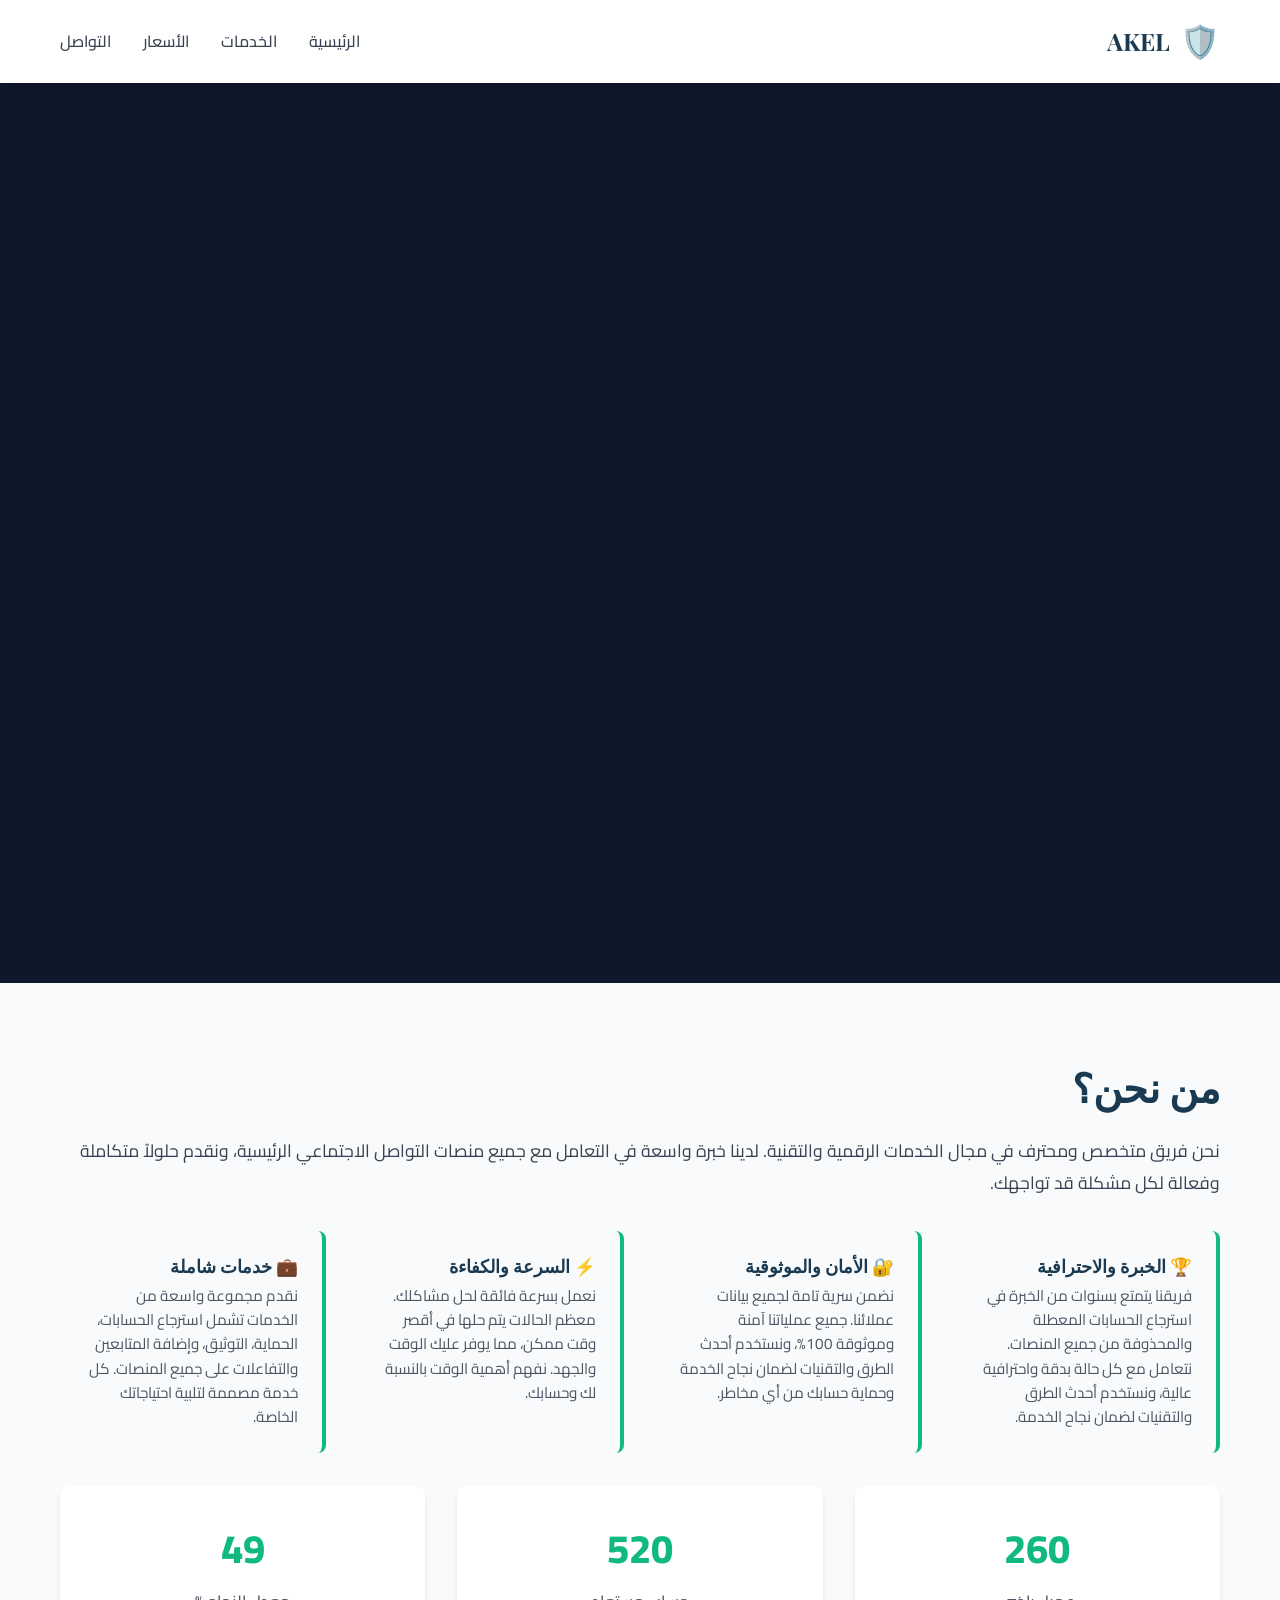
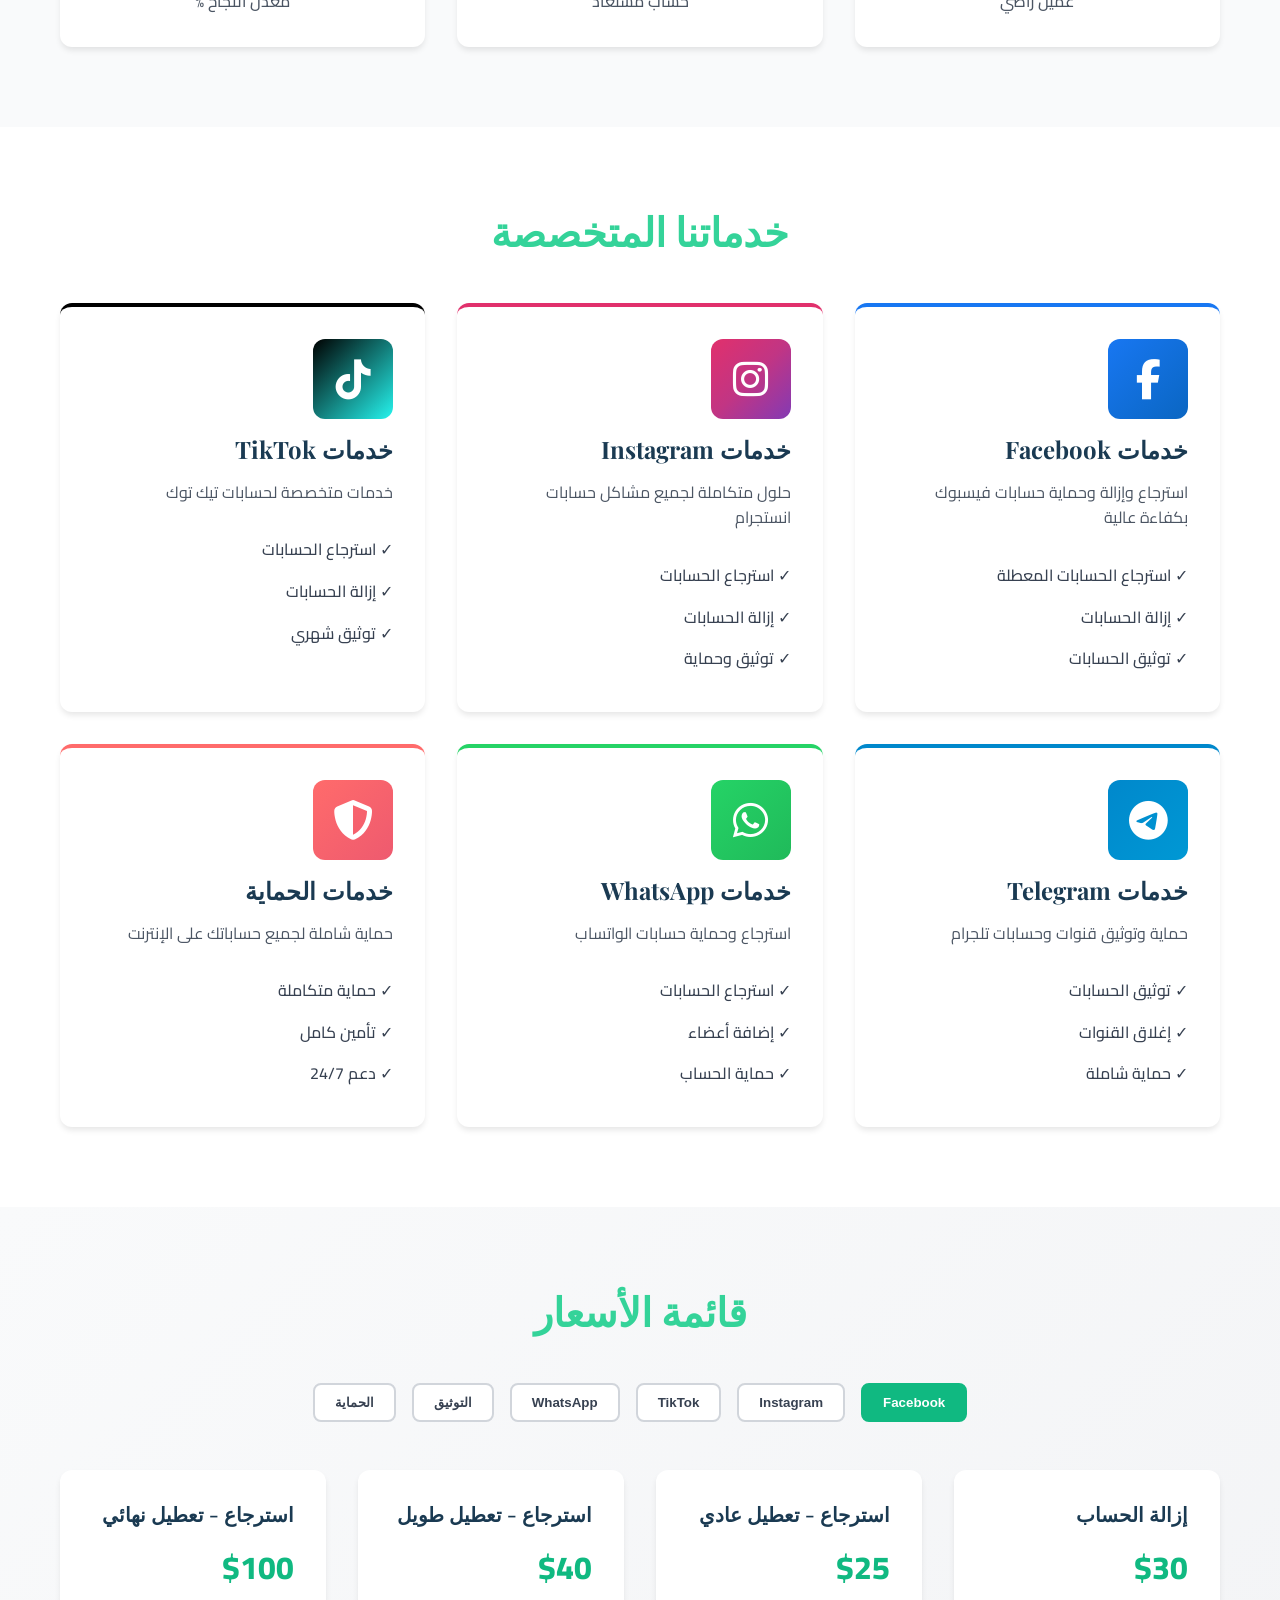
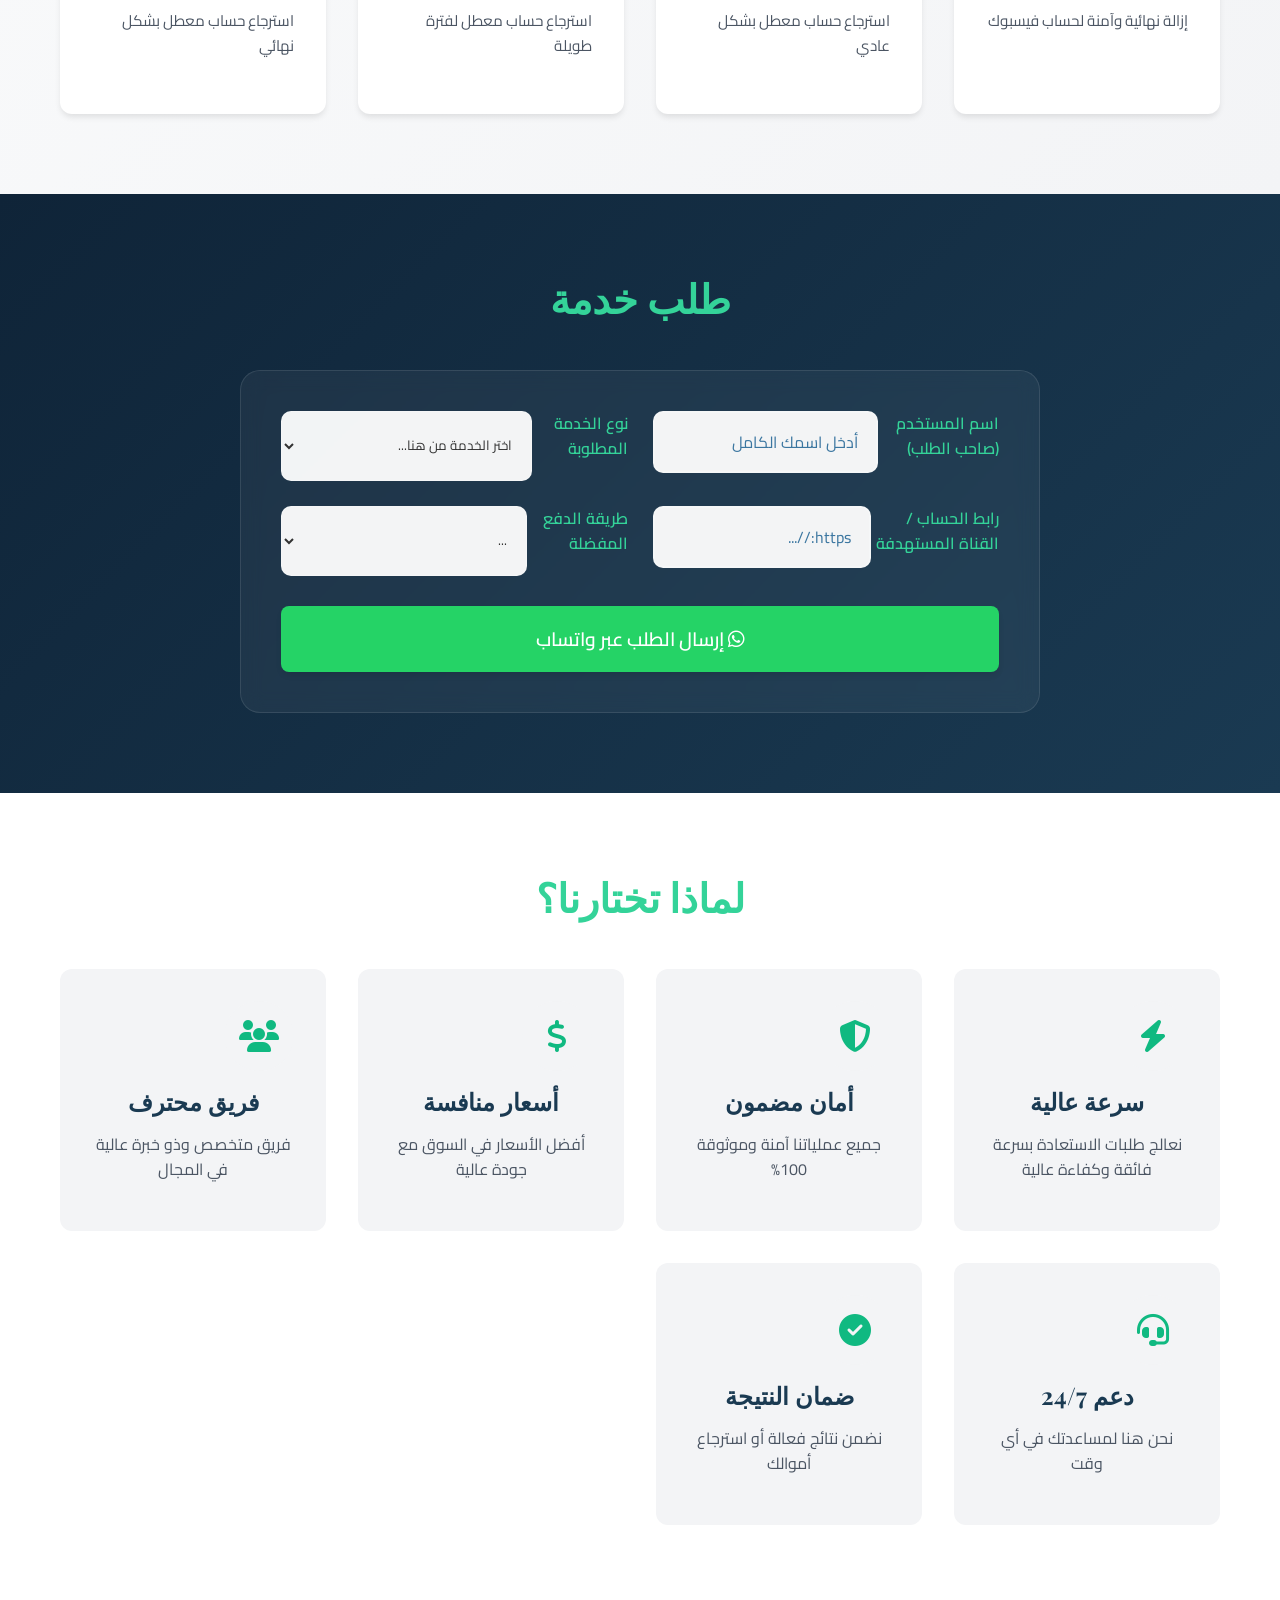
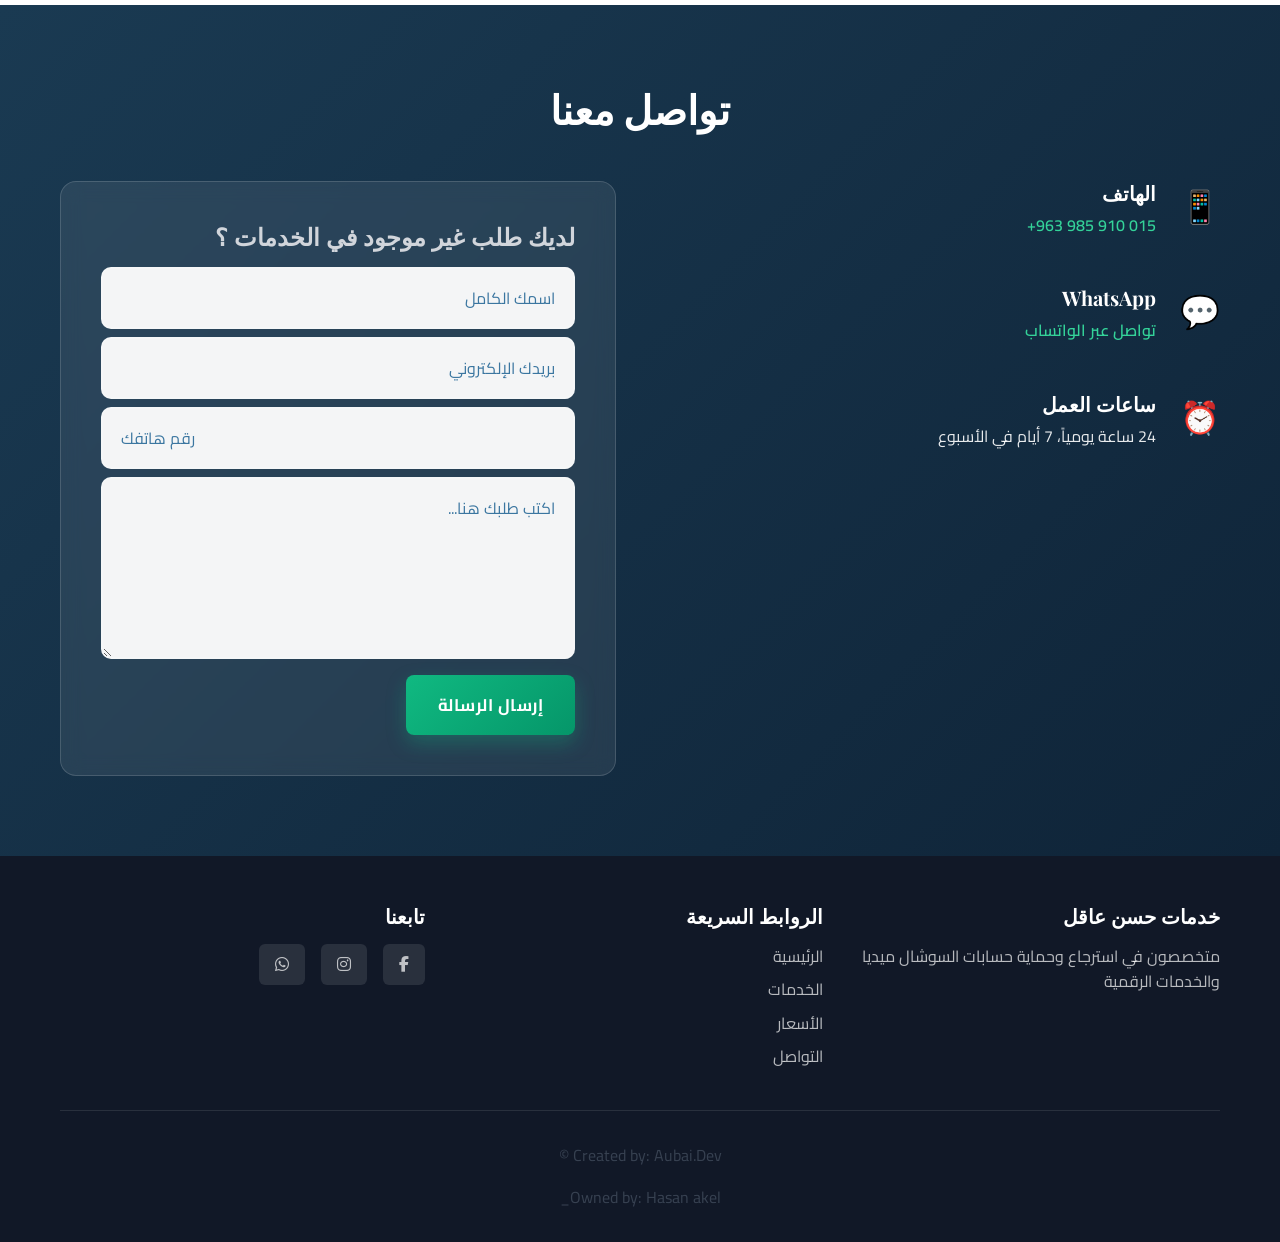
==== index.html @ 4b139aa7 "Add files via upload" ====
<!DOCTYPE html>
<html lang="ar" dir="rtl">
  <head>
    <meta charset="UTF-8" />
    <meta name="viewport" content="width=device-width, initial-scale=1.0" />
    <title>خدمات حسن عاقل الرقمية - استرجاع وحماية الحسابات</title>
    <meta
      name="description"
      content="خدمات متخصصة في استرجاع وحماية حسابات السوشال ميديا والخدمات الرقمية"
    />
    <!-- Open Graph / Facebook -->
    <meta property="og:type" content="website" />
    <meta property="og:url" content="https://yourdomain.com/" />
    <meta property="og:title" content="خدمات حسن عاقل الرقمية" />
    <meta
      property="og:description"
      content="استرجاع وحماية حسابات السوشال ميديا بأمان واحترافية."
    />
    <meta property="og:image" content="رابط_صورة_لوجو_موقعك.jpg" />
    <link rel="preconnect" href="https://fonts.googleapis.com" />
    <link rel="preconnect" href="https://fonts.gstatic.com" crossorigin />
    <link
      href="https://fonts.googleapis.com/css2?family=Cairo:wght@400;800&family=Playfair+Display:wght@700;800&display=swap"
      rel="stylesheet"
      rel="preload"
    />
    <link
      rel="stylesheet"
      href="https://cdnjs.cloudflare.com/ajax/libs/font-awesome/6.4.0/css/all.min.css"
    />
    <link
      rel="icon"
      href="data:image/svg+xml,<svg xmlns=%22http://www.w3.org/2000/svg%22 viewBox=%220 0 100 100%22><text y=%22.9em%22 font-size=%2290%22>🛡️</text></svg>"
    />
    <link rel="stylesheet" href="styles.css" />
  </head>
  <body>
    <!-- Navigation Bar -->
    <nav class="navbar">
      <div class="container">
        <div class="nav-content">
          <div class="logo">
            <span class="logo-icon">🛡️</span>
            <span class="logo-text"> AKEL </span>
          </div>
          <button
            class="mobile-menu-btn"
            id="mobileMenuBtn"
            aria-label="قائمة التنقل الرئيسية"
            aria-expanded="false"
          >
            <span></span>
            <span></span>
            <span></span>
          </button>
          <ul class="nav-menu" id="navMenu">
            <li><a href="#home" class="nav-link">الرئيسية</a></li>
            <li><a href="#services" class="nav-link">الخدمات</a></li>
            <li><a href="#pricing" class="nav-link">الأسعار</a></li>
            <li><a href="#contact" class="nav-link">التواصل</a></li>
          </ul>
        </div>
      </div>
    </nav>

    <!-- Hero Section -->
    <section class="hero" id="home">
      <!-- كود الفيديو -->
      <video autoplay muted loop playsinline preload="none" class="hero-video">
        <!-- رابط فيديو تقني (شبكات/تكنولوجيا) -->
        <source src="background.mp4" type="video/mp4" />
        متصفحك لا يدعم الفيديو.
      </video>
    </section>
    <!-- About Section -->
    <section class="about">
      <div class="container">
        <div class="about-content">
          <div class="about-text">
            <h2>من نحن؟</h2>
            <p>
              نحن فريق متخصص ومحترف في مجال الخدمات الرقمية والتقنية. لدينا خبرة
              واسعة في التعامل مع جميع منصات التواصل الاجتماعي الرئيسية، ونقدم
              حلولاً متكاملة وفعالة لكل مشكلة قد تواجهك.
            </p>

            <div class="about-features">
              <div class="about-feature">
                <h4>🏆 الخبرة والاحترافية</h4>
                <p>
                  فريقنا يتمتع بسنوات من الخبرة في استرجاع الحسابات المعطلة
                  والمحذوفة من جميع المنصات. نتعامل مع كل حالة بدقة واحترافية
                  عالية، ونستخدم أحدث الطرق والتقنيات لضمان نجاح الخدمة.
                </p>
              </div>
              <div class="about-feature">
                <h4>🔐 الأمان والموثوقية</h4>
                <p>
                  نضمن سرية تامة لجميع بيانات عملائنا. جميع عملياتنا آمنة
                  وموثوقة 100%، ونستخدم أحدث الطرق والتقنيات لضمان نجاح الخدمة
                  وحماية حسابك من أي مخاطر.
                </p>
              </div>
              <div class="about-feature">
                <h4>⚡ السرعة والكفاءة</h4>
                <p>
                  نعمل بسرعة فائقة لحل مشاكلك. معظم الحالات يتم حلها في أقصر وقت
                  ممكن، مما يوفر عليك الوقت والجهد. نفهم أهمية الوقت بالنسبة لك
                  وحسابك.
                </p>
              </div>
              <div class="about-feature">
                <h4>💼 خدمات شاملة</h4>
                <p>
                  نقدم مجموعة واسعة من الخدمات تشمل استرجاع الحسابات، الحماية،
                  التوثيق، وإضافة المتابعين والتفاعلات على جميع المنصات. كل خدمة
                  مصممة لتلبية احتياجاتك الخاصة.
                </p>
              </div>
            </div>

            <div class="stats">
              <div class="stat-item">
                <span class="stat-number" data-target="500">0</span>
                <span class="stat-label">عميل راضي</span>
              </div>
              <div class="stat-item">
                <span class="stat-number" data-target="1000">0</span>
                <span class="stat-label">حساب مستعاد</span>
              </div>
              <div class="stat-item">
                <span class="stat-number" data-target="95">0</span>
                <span class="stat-label">معدل النجاح %</span>
              </div>
            </div>
          </div>
        </div>
      </div>
    </section>

    <!-- Services Section -->
    <section class="services" id="services">
      <div class="container">
        <h2 class="section-title">خدماتنا المتخصصة</h2>
        <div class="services-grid">
          <!-- Facebook Services -->
          <div class="service-card facebook-card">
            <div class="service-icon facebook-icon">
              <i class="fab fa-facebook-f"></i>
            </div>
            <h3>خدمات Facebook</h3>
            <p>استرجاع وإزالة وحماية حسابات فيسبوك بكفاءة عالية</p>
            <ul class="service-list">
              <li>✓ استرجاع الحسابات المعطلة</li>
              <li>✓ إزالة الحسابات</li>
              <li>✓ توثيق الحسابات</li>
            </ul>
          </div>

          <!-- Instagram Services -->
          <div class="service-card instagram-card">
            <div class="service-icon instagram-icon">
              <i class="fab fa-instagram"></i>
            </div>
            <h3>خدمات Instagram</h3>
            <p>حلول متكاملة لجميع مشاكل حسابات انستجرام</p>
            <ul class="service-list">
              <li>✓ استرجاع الحسابات</li>
              <li>✓ إزالة الحسابات</li>
              <li>✓ توثيق وحماية</li>
            </ul>
          </div>

          <!-- TikTok Services -->
          <div class="service-card tiktok-card">
            <div class="service-icon tiktok-icon">
              <i class="fab fa-tiktok"></i>
            </div>
            <h3>خدمات TikTok</h3>
            <p>خدمات متخصصة لحسابات تيك توك</p>
            <ul class="service-list">
              <li>✓ استرجاع الحسابات</li>
              <li>✓ إزالة الحسابات</li>
              <li>✓ توثيق شهري</li>
            </ul>
          </div>

          <!-- Telegram Services -->
          <div class="service-card telegram-card">
            <div class="service-icon telegram-icon">
              <i class="fab fa-telegram"></i>
            </div>
            <h3>خدمات Telegram</h3>
            <p>حماية وتوثيق قنوات وحسابات تلجرام</p>
            <ul class="service-list">
              <li>✓ توثيق الحسابات</li>
              <li>✓ إغلاق القنوات</li>
              <li>✓ حماية شاملة</li>
            </ul>
          </div>

          <!-- WhatsApp Services -->
          <div class="service-card whatsapp-card">
            <div class="service-icon whatsapp-icon">
              <i class="fab fa-whatsapp"></i>
            </div>
            <h3>خدمات WhatsApp</h3>
            <p>استرجاع وحماية حسابات الواتساب</p>
            <ul class="service-list">
              <li>✓ استرجاع الحسابات</li>
              <li>✓ إضافة أعضاء</li>
              <li>✓ حماية الحساب</li>
            </ul>
          </div>

          <!-- Security Services -->
          <div class="service-card security-card">
            <div class="service-icon security-icon">
              <i class="fas fa-shield-alt"></i>
            </div>
            <h3>خدمات الحماية</h3>
            <p>حماية شاملة لجميع حساباتك على الإنترنت</p>
            <ul class="service-list">
              <li>✓ حماية متكاملة</li>
              <li>✓ تأمين كامل</li>
              <li>✓ دعم 24/7</li>
            </ul>
          </div>
        </div>
      </div>
    </section>

    <!-- Pricing Section -->
    <section class="pricing" id="pricing">
      <div class="container">
        <h2 class="section-title">قائمة الأسعار</h2>
        <div class="pricing-tabs">
          <button class="tab-btn active" data-tab="facebook">Facebook</button>
          <button class="tab-btn" data-tab="instagram">Instagram</button>
          <button class="tab-btn" data-tab="tiktok">TikTok</button>
          <button class="tab-btn" data-tab="WhatsApp">WhatsApp</button>
          <button class="tab-btn" data-tab="verification">التوثيق</button>
          <button class="tab-btn" data-tab="security">الحماية</button>
        </div>

        <div class="pricing-content">
          <!-- Facebook Pricing -->
          <div class="tab-content active" id="facebook">
            <div class="pricing-grid">
              <div class="pricing-card">
                <h4>إزالة الحساب</h4>
                <div class="price">$30</div>
                <p class="description">إزالة نهائية وآمنة لحساب فيسبوك</p>
              </div>
              <div class="pricing-card">
                <h4>استرجاع - تعطيل عادي</h4>
                <div class="price">$25</div>
                <p class="description">استرجاع حساب معطل بشكل عادي</p>
              </div>
              <div class="pricing-card">
                <h4>استرجاع - تعطيل طويل</h4>
                <div class="price">$40</div>
                <p class="description">استرجاع حساب معطل لفترة طويلة</p>
              </div>
              <div class="pricing-card">
                <h4>استرجاع - تعطيل نهائي</h4>
                <div class="price">$100</div>
                <p class="description">استرجاع حساب معطل بشكل نهائي</p>
              </div>
            </div>
          </div>

          <!-- Instagram Pricing -->
          <div class="tab-content" id="instagram">
            <div class="pricing-grid">
              <div class="pricing-card">
                <h4>إزالة الحساب</h4>
                <div class="price">$30</div>
                <p class="description">إزالة نهائية وآمنة لحساب انستجرام</p>
              </div>
              <div class="pricing-card">
                <h4>استرجاع</h4>
                <div class="price">$40 - $100</div>
                <p class="description">حسب نوع التعطيل والحالة</p>
              </div>
            </div>
          </div>

          <!-- TikTok Pricing -->
          <div class="tab-content" id="tiktok">
            <div class="pricing-grid">
              <div class="pricing-card">
                <h4>إزالة الحساب</h4>
                <div class="price">$50</div>
                <p class="description">إزالة نهائية لحساب تيك توك</p>
              </div>
              <div class="pricing-card">
                <h4>استرجاع الحساب</h4>
                <div class="price">$50 - $100</div>
                <p class="description">حسب نوع التعطيل والحالة</p>
              </div>
            </div>
          </div>
          <div class="tab-content" id="WhatsApp">
            <div class="pricing-card">
              <h4>استرجاع حساب واتساب</h4>
              <div class="price">$35</div>
              <p class="description">استرجاع حساب واتساب مينا</p>
            </div>
          </div>
          <!-- Verification Pricing -->
          <div class="tab-content" id="verification">
            <div class="pricing-grid">
              <div class="pricing-card">
                <h4>توثيق Facebook</h4>
                <div class="price">$10/شهر</div>
                <p class="description">توثيق شهري لحساب فيسبوك</p>
              </div>
              <div class="pricing-card">
                <h4>توثيق Instagram</h4>
                <div class="price">$10/شهر</div>
                <p class="description">توثيق شهري لحساب انستجرام</p>
              </div>
              <div class="pricing-card">
                <h4>توثيق Telegram</h4>
                <div class="price">$6/شهر</div>
                <p class="description">توثيق شهري لحساب تلجرام</p>
              </div>
              <div class="pricing-card">
                <h4>توثيق TikTok</h4>
                <div class="price">$10/شهر</div>
                <p class="description">توثيق شهري لحساب تيك توك</p>
              </div>
            </div>
          </div>

          <!-- Security Pricing -->
          <div class="tab-content" id="security">
            <div class="pricing-grid">
              <div class="pricing-card featured">
                <div class="badge">الأفضل</div>
                <h4>حماية شاملة</h4>
                <div class="price">$20</div>
                <p class="description">حماية شاملة وتأمين كامل لجميع حساباتك</p>
                <ul class="features-list">
                  <li>✓ حماية على جميع المنصات</li>
                  <li>✓ تأمين كامل</li>
                  <li>✓ دعم 24/7</li>
                </ul>
              </div>
            </div>
          </div>
        </div>
      </div>
    </section>

    <!-- Request service section   -->
    <section class="quick-order" id="order-now">
      <div class="container">
        <h2 class="section-title">طلب خدمة</h2>
        <div class="order-form-container">
          <form id="whatsappOrderForm">
            <div class="form-grid">
              <!-- اسم العميل -->
              <div class="form-group">
                <label>اسم المستخدم (صاحب الطلب)</label>
                <input
                  type="text"
                  id="custName"
                  placeholder="أدخل اسمك الكامل"
                  required
                />
              </div>

              <!-- اختيار الخدمة -->
              <div class="form-group">
                <label>نوع الخدمة المطلوبة</label>
                <select id="serviceType" required>
                  <option value="" disabled selected>
                    اختر الخدمة من هنا...
                  </option>
                  <optgroup label="خدمات فيسبوك">
                    <option>استرجاع فيسبوك (تعطيل عادي)</option>
                    <option>استرجاع فيسبوك (تعطيل نهائي)</option>
                    <option>إزالة حساب فيسبوك</option>
                  </optgroup>
                  <optgroup label="خدمات انستجرام">
                    <option>استرجاع حساب انستجرام</option>
                    <option>إزالة حساب انستجرام</option>
                    <option>حماية وتأمين انستجرام</option>
                  </optgroup>
                  <optgroup label="خدمات التوثيق">
                    <option>توثيق (فيسبوك/انستا)</option>
                    <option>توثيق تلجرام</option>
                    <option>توثيق تيك توك</option>
                  </optgroup>
                  <optgroup label="خدمات تيكتوك">
                    <option>ازالة حساب تيكتوك</option>
                    <option>حساب تيكتوك - استرجاع</option>
                  </optgroup>
                  <optgroup label="خدمات تقنية أخرى">
                    <option>فك بند واتساب</option>
                    <option>حماية شاملة لكافة الحسابات</option>
                    <option>تزويد متابعين وتفاعل</option>
                  </optgroup>
                </select>
              </div>

              <!-- رابط الحساب -->
              <div class="form-group">
                <label>رابط الحساب / القناة المستهدفة</label>
                <input
                  type="url"
                  id="accountLink"
                  placeholder="https://..."
                  required
                />
              </div>

              <!-- طريقة الدفع -->
              <div class="form-group">
                <label>طريقة الدفع المفضلة</label>
                <select id="paymentMethod" required>
                  <option value="">...</option>
                  <option value="سيريتل كاش">سيريتل كاش</option>
                  <option value="MTN كاش">MTN كاش</option>
                </select>
              </div>
            </div>
            <!-- صندوق معلومات الدفع المطور مع الملاحظة الهامة -->
            <div
              id="paymentDetailsBox"
              class="payment-details-box"
              style="display: none"
            >
              <h4 id="paymentTitleText">رقم حساب سيرياتيل كاش:</h4>
              <div class="account-number">0985910015</div>

              <p class="instruction-text">
                يرجى التحويل إلى الحساب أعلاه أولاً.
              </p>

              <!-- الملاحظة الهامة جداً -->
              <div class="critical-note">
                <i class="fas fa-exclamation-triangle"></i>
                <strong>ملاحظة هامة جداً:</strong>
                يجب تصوير لقطة شاشة (Screenshot) واضحة لعملية الدفع الناجحة،
                وإرسال الصورة فوراً مع هذا الطلب لتأكيد اشتراكك.
              </div>
            </div>
            <button type="submit" class="btn btn-primary order-btn">
              <i class="fab fa-whatsapp"></i> إرسال الطلب عبر واتساب
            </button>
          </form>
        </div>
      </div>
    </section>

    <!-- Features Section -->
    <section class="features">
      <div class="container">
        <h2 class="section-title">لماذا تختارنا؟</h2>
        <div class="features-grid">
          <div class="feature-item">
            <div class="feature-icon"><i class="fas fa-bolt"></i></div>
            <h3>سرعة عالية</h3>
            <p>نعالج طلبات الاستعادة بسرعة فائقة وكفاءة عالية</p>
          </div>
          <div class="feature-item">
            <div class="feature-icon"><i class="fas fa-shield-alt"></i></div>
            <h3>أمان مضمون</h3>
            <p>جميع عملياتنا آمنة وموثوقة 100%</p>
          </div>
          <div class="feature-item">
            <div class="feature-icon"><i class="fas fa-dollar-sign"></i></div>
            <h3>أسعار منافسة</h3>
            <p>أفضل الأسعار في السوق مع جودة عالية</p>
          </div>
          <div class="feature-item">
            <div class="feature-icon"><i class="fas fa-users"></i></div>
            <h3>فريق محترف</h3>
            <p>فريق متخصص وذو خبرة عالية في المجال</p>
          </div>
          <div class="feature-item">
            <div class="feature-icon"><i class="fas fa-headset"></i></div>
            <h3>دعم 24/7</h3>
            <p>نحن هنا لمساعدتك في أي وقت</p>
          </div>
          <div class="feature-item">
            <div class="feature-icon"><i class="fas fa-check-circle"></i></div>
            <h3>ضمان النتيجة</h3>
            <p>نضمن نتائج فعالة أو استرجاع أموالك</p>
          </div>
        </div>
      </div>
    </section>

    <!-- Contact Section -->
    <section class="contact" id="contact">
      <div class="container">
        <h2 class="section-title">تواصل معنا</h2>
        <div class="contact-content">
          <div class="contact-info">
            <div class="info-item">
              <span class="info-icon">📱</span>
              <div>
                <h4>الهاتف</h4>
                <p>
                  <a id="phoneNumber" href="tel:+963985910015"
                    >+963 985 910 015</a
                  >
                </p>
              </div>
            </div>
            <div class="info-item">
              <span class="info-icon">💬</span>
              <div>
                <h4>WhatsApp</h4>
                <p>
                  <a href="https://wa.me/963985910015" target="_blank"
                    >تواصل عبر الواتساب</a
                  >
                </p>
              </div>
            </div>
            <div class="info-item">
              <span class="info-icon">⏰</span>
              <div>
                <h4>ساعات العمل</h4>
                <p>24 ساعة يومياً، 7 أيام في الأسبوع</p>
              </div>
            </div>
          </div>
          <div class="contact-form">
            <form id="contactForm">
              <h3 style="color: #d1d5db; margin-bottom: 1rem">
                لديك طلب غير موجود في الخدمات ؟
              </h3>
              <!-- في حقل الاسم: -->
              <div class="form-group">
                <label for="contactName" style="display: none"
                  >اسمك الكامل</label
                >
                <input
                  type="text"
                  placeholder="اسمك الكامل"
                  id="contactName"
                  required
                />
              </div>
              <!-- في حقل البريد: -->
              <div class="form-group">
                <label for="contactEmail" style="display: none"
                  >بريدك الإلكتروني</label
                >
                <input
                  type="email"
                  placeholder="بريدك الإلكتروني"
                  id="contactEmail"
                  required
                />
              </div>
              <!-- في حقل الهاتف: -->
              <div class="form-group">
                <label for="contactPhone" style="display: none"
                  >رقم هاتفك</label
                >
                <input
                  type="tel"
                  placeholder="رقم هاتفك"
                  id="contactPhone"
                  required
                />
              </div>
              <!-- في حقل الرسالة: -->
              <div class="form-group">
                <label for="contactMessage" style="display: none"
                  >اكتب طلبك هنا</label
                >
                <textarea
                  placeholder="اكتب طلبك هنا..."
                  id="contactMessage"
                  rows="5"
                  required
                ></textarea>
              </div>
              <button type="submit" class="btn btn-primary">
                إرسال الرسالة
              </button>
            </form>
          </div>
        </div>
      </div>
    </section>

    <!-- Footer -->
    <footer class="footer">
      <div class="container">
        <div class="footer-content">
          <div class="footer-section">
            <h4>خدمات حسن عاقل</h4>
            <p>
              متخصصون في استرجاع وحماية حسابات السوشال ميديا والخدمات الرقمية
            </p>
          </div>
          <div class="footer-section">
            <h4>الروابط السريعة</h4>
            <ul>
              <li><a href="#home">الرئيسية</a></li>
              <li><a href="#services">الخدمات</a></li>
              <li><a href="#pricing">الأسعار</a></li>
              <li><a href="#contact">التواصل</a></li>
            </ul>
          </div>
          <div class="footer-section">
            <h4>تابعنا</h4>
            <div class="social-links">
              <!-- الكود المعدل: -->
              <a
                href="https://www.facebook.com/share/1GpLkVhTzq/"
                class="social-link facebook"
                target="_blank"
                aria-label="صفحة حسن عاقل على فيسبوك"
                ><i class="fab fa-facebook-f"></i
              ></a>

              <!-- إضافة كلاس instagram -->
              <a
                href="https://www.instagram.com/h_n_akel?igsh=ZTV5NGE1MzVsYjIy"
                class="social-link instagram"
                target="_blank"
                aria-label="صفحة حسن عاقل على انسغرام"
                ><i class="fab fa-instagram"></i
              ></a>

              <!-- الواتساب لديه الكلاس فعلياً -->
              <a
                href="https://wa.me/963985910015"
                class="social-link whatsapp-footer"
                target="_blank"
                aria-label="قناة حسن عاقل على واتس اب"
                ><i class="fab fa-whatsapp"></i
              ></a>
            </div>
          </div>
        </div>
        <div class="footer-bottom">
          <p>Created by: Aubai.Dev &copy;</p>
          <p>Owned by: Hasan akel_</p>
        </div>
      </div>
    </footer>
    <button id="backToTop" class="back-to-top" title="العودة للأعلى">
      <i class="fas fa-chevron-up"></i>
    </button>
    <script src="script.js"></script>
  </body>
</html>
---- styles.css ----
/* ===================================
   HASSAN AQEL SERVICES - DESIGN SYSTEM
   ===================================
   
   Design Philosophy: Modern, Professional, Tech-Forward
   - Bold Typography: Playfair Display for headers, Cairo for body
   - Color Palette: Deep blue (#1a3a52), Vibrant green (#10b981), Neutral grays
   - Spacing: Generous whitespace, 8px grid system
   - Interactions: Smooth transitions, hover effects, scroll animations
   - Depth: Subtle shadows, layered cards, gradient accents
*/

/* ===================================
   1. ROOT & VARIABLES
   =================================== */

:root {
  --primary: #1a3a52;
  --primary-dark: #0f2438;
  --primary-light: #3f97d6;
  --accent: #10b981;
  --accent-light: #34d399;
  --accent-dark: #059669;
  --danger: #ef4444;
  --warning: #f59e0b;
  --success: #10b981;
  --gray-50: #f9fafb;
  --gray-100: #f3f4f6;
  --gray-200: #e5e7eb;
  --gray-300: #d1d5db;
  --gray-400: #3b76a0;
  --gray-500: #6b7280;
  --gray-600: #4b5563;
  --gray-700: #374151;
  --gray-800: #1f2937;

  --gray-900: #111827;

  --font-display: "Playfair Display", serif;
  --font-body: "Cairo", sans-serif;

  --shadow-sm: 0 1px 2px 0 rgba(0, 0, 0, 0.05);
  --shadow-md: 0 4px 6px -1px rgba(0, 0, 0, 0.1);
  --shadow-lg: 0 10px 15px -3px rgba(0, 0, 0, 0.1);
  --shadow-xl: 0 20px 25px -5px rgba(0, 0, 0, 0.1);
  --shadow-2xl: 0 25px 50px -12px rgba(0, 0, 0, 0.25);

  --transition: all 0.3s cubic-bezier(0.4, 0, 0.2, 1);
  --transition-fast: all 0.15s ease-out;
}

/* ===================================
   2. GLOBAL STYLES
   =================================== */

* {
  margin: 0;
  padding: 0;
  box-sizing: border-box;
}

html {
  scroll-behavior: smooth;
}

body {
  font-family: var(--font-body);
  color: var(--gray-800);
  background-color: #ffffff;
  line-height: 1.6;
  overflow-x: hidden;
}

.container {
  max-width: 1200px;
  margin: 0 auto;
  padding: 0 20px;
}

/* ===================================
   3. TYPOGRAPHY
   =================================== */

h1,
h2,
h3,
h4,
h5,
h6 {
  font-family: var(--font-display);
  font-weight: 700;
  line-height: 1.2;
  color: var(--primary);
}

h1 {
  font-size: 3.5rem;
  font-weight: 800;
}

h2 {
  font-size: 2.5rem;
  margin-bottom: 1rem;
}

h3 {
  font-size: 1.5rem;
}

h4 {
  font-size: 1.25rem;
}

p {
  font-size: 1rem;
  color: var(--gray-700);
  margin-bottom: 1rem;
}

a {
  color: var(--accent);
  text-decoration: none;
  transition: var(--transition-fast);
}

a:hover {
  color: var(--accent-dark);
}

/* ===================================
   4. BUTTONS
   =================================== */

.btn {
  display: inline-block;
  padding: 12px 28px;
  border: none;
  border-radius: 8px;
  font-family: var(--font-body);
  font-size: 1rem;
  font-weight: 600;
  cursor: pointer;
  transition: var(--transition);
  text-align: center;
  white-space: nowrap;
}

.btn-primary {
  background: linear-gradient(
    135deg,
    var(--accent) 0%,
    var(--accent-dark) 100%
  );
  color: white;
  box-shadow: var(--shadow-md);
}

.btn-primary:hover {
  transform: translateY(-2px);
  box-shadow: var(--shadow-lg);
}

.btn-secondary {
  background: transparent;
  color: var(--primary-light);
  border: 2px solid var(--primary-light);
}

.btn-secondary:hover {
  background: var(--primary);
  color: white;
}
/* تأثيرات الألوان لروابط التواصل في الفوتر */

/* فيسبوك - اللون الأزرق الرسمي */
.social-link.facebook:hover {
  background-color: #1877f2 !important;
  color: white !important;
  border-color: #1877f2 !important;
  box-shadow: 0 4px 15px rgba(24, 119, 242, 0.4);
}

/* انستغرام - تدرج لوني احترافي */
.social-link.instagram:hover {
  background: linear-gradient(
    45deg,
    #f09433 0%,
    #e6683c 25%,
    #dc2743 50%,
    #cc2366 75%,
    #bc1888 100%
  ) !important;
  color: white !important;
  border-color: transparent !important;
  box-shadow: 0 4px 15px rgba(220, 39, 67, 0.4);
}

/* واتساب - اللون الأخضر الرسمي (تم تحديثه للتناسق) */
.social-link.whatsapp-footer:hover {
  background-color: #25d366 !important;
  color: white !important;
  border-color: #25d366 !important;
  box-shadow: 0 4px 15px rgba(37, 211, 102, 0.4);
}

/* ===================================
   5. NAVIGATION BAR
   =================================== */

.navbar {
  position: sticky;
  top: 0;
  z-index: 1000;
  background: white;
  box-shadow: var(--shadow-md);
  transition: var(--transition);
}

.nav-content {
  display: flex;
  justify-content: space-between;
  align-items: center;
  padding: 1rem 0;
}

.logo {
  display: flex;
  align-items: center;
  gap: 10px;
  font-size: 1.5rem;
  font-weight: 700;
  color: var(--primary);
}

.logo-icon {
  font-size: 2rem;
}

.logo-text {
  font-family: var(--font-display);
}

.nav-menu {
  display: flex;
  list-style: none;
  gap: 2rem;
}

.nav-link {
  color: var(--gray-700);
  font-weight: 500;
  position: relative;
  transition: var(--transition-fast);
}

.nav-link::after {
  content: "";
  position: absolute;
  bottom: -5px;
  right: 0;
  width: 0;
  height: 2px;
  background: var(--accent);
  transition: width 0.3s ease;
}

.nav-link:hover::after {
  width: 100%;
}

.mobile-menu-btn {
  display: none;
  flex-direction: column;
  gap: 5px;
  background: none;
  border: none;
  cursor: pointer;
}

.mobile-menu-btn span {
  width: 25px;
  height: 3px;
  background: var(--primary);
  border-radius: 2px;
  transition: var(--transition-fast);
}

/* ===================================
   6. HERO SECTION (VIDEO BACKGROUND)
   =================================== */

.hero {
  position: relative;
  min-height: 100vh;
  display: flex;
  align-items: center;
  overflow: hidden;
  background-color: #0f172a; /* لون احتياطي في حال تأخر الفيديو */
}

/* تنسيق الفيديو ليكون خلفية كاملة */
.hero-video {
  position: absolute;
  top: 0;
  left: 0;
  width: 100%;
  height: 100%;
  object-fit: cover; /* يضمن تغطية الفيديو للشاشة دون تشويه */
  z-index: 0;
}

.hero-buttons {
  display: flex;
  gap: 1rem;
  animation: slideInUp 0.8s ease-out 0.2s both;
}

/* تنسيق الصور العائمة (Floating Cards) كما هي */
.hero-image {
  position: relative;
  left: 0;
  height: 400px;
}

.floating-card {
  position: absolute;
  width: 100px;
  height: 100px;
  background: white;
  border-radius: 12px;
  display: flex;
  align-items: center;
  justify-content: center;
  font-size: 3rem;
  box-shadow: var(--shadow-xl);
  animation: float 3s ease-in-out infinite;
}

.card-2 {
  top: 130px;
  right: 50px;
  animation-delay: 0.5s;
}
.card-3 {
  bottom: 50px;
  right: 150px;
  animation-delay: 1s;
}

@keyframes float {
  0%,
  100% {
    transform: translateY(0px);
  }
  50% {
    transform: translateY(-20px);
  }
}

@keyframes slideInUp {
  from {
    opacity: 0;
    transform: translateY(30px);
  }
  to {
    opacity: 1;
    transform: translateY(0);
  }
}

/* للموبايل */
@media (max-width: 768px) {
  .hero-content {
    grid-template-columns: 1fr;
    padding: 2rem 0;
    text-align: center;
  }
  .hero-image {
    display: none;
  }
  .hero-buttons {
    justify-content: center;
  }
}
/* ===================================
   7. ABOUT SECTION
   =================================== */

.about {
  padding: 5rem 0;
  background: var(--gray-50);
}

.about-text h2 {
  color: var(--primary);
  margin-bottom: 1.5rem;
}

.about-text p {
  font-size: 1.1rem;
  color: var(--gray-700);
  margin-bottom: 2rem;
  line-height: 1.8;
}

.about-features {
  display: grid;
  grid-template-columns: repeat(auto-fit, minmax(250px, 1fr));
  gap: 2rem;
  margin-bottom: 2rem;
}

.about-feature {
  background: var(--gray-50);
  padding: 1.5rem;
  border-radius: 8px;
  border-right: 4px solid var(--accent);
}

.about-feature h4 {
  color: var(--primary);
  margin-bottom: 0.5rem;
  font-size: 1.1rem;
}

.about-feature p {
  font-size: 0.95rem;
  color: var(--gray-600);
  margin-bottom: 0;
  line-height: 1.6;
}

.stats {
  display: grid;
  grid-template-columns: repeat(auto-fit, minmax(200px, 1fr));
  gap: 2rem;
  margin-top: 2rem;
}

.stat-item {
  text-align: center;
  padding: 2rem;
  background: white;
  border-radius: 12px;
  box-shadow: var(--shadow-md);
}

.stat-number {
  display: block;
  font-size: 2.5rem;
  font-weight: 800;
  color: var(--accent);
  margin-bottom: 0.5rem;
}

.stat-label {
  color: var(--gray-600);
  font-weight: 500;
}

/* ===================================
   8. SERVICES SECTION
   =================================== */

.services {
  padding: 5rem 0;
  background: white;
}

.section-title {
  text-align: center;
  margin-bottom: 3rem;
  font-size: 2.5rem;
  color: var(--accent-light);
}

.services-grid {
  display: grid;
  grid-template-columns: repeat(auto-fit, minmax(300px, 1fr));
  gap: 2rem;
}

.service-card {
  background: white;
  border-radius: 12px;
  padding: 2rem;
  box-shadow: var(--shadow-md);
  transition: var(--transition);
  border-top: 4px solid var(--accent);
}

.service-card:hover {
  transform: translateY(-8px);
  box-shadow: var(--shadow-xl);
}

.service-icon {
  font-size: 3rem;
  margin-bottom: 1rem;
  color: var(--accent);
  display: flex;
  align-items: center;
  justify-content: center;
  width: 80px;
  height: 80px;
  background: linear-gradient(
    135deg,
    var(--accent) 0%,
    var(--accent-dark) 100%
  );
  border-radius: 12px;
  color: white;
}

.service-icon i {
  font-size: 2.5rem;
}

/* Facebook Colors */
.facebook-icon {
  background: linear-gradient(135deg, #1877f2 0%, #0a66c2 100%) !important;
}

.facebook-card {
  border-top-color: #1877f2 !important;
}

.facebook-card:hover {
  box-shadow: 0 10px 30px rgba(24, 119, 242, 0.3);
}

/* Instagram Colors */
.instagram-icon {
  background: linear-gradient(
    135deg,
    #e1306c 0%,
    #c13584 50%,
    #833ab4 100%
  ) !important;
}

.instagram-card {
  border-top-color: #e1306c !important;
}

.instagram-card:hover {
  box-shadow: 0 10px 30px rgba(225, 48, 108, 0.3);
}

/* TikTok Colors */
.tiktok-icon {
  background: linear-gradient(135deg, #000000 0%, #25f4ee 100%) !important;
}

.tiktok-card {
  border-top-color: #000000 !important;
}

.tiktok-card:hover {
  box-shadow: 0 10px 30px rgba(0, 0, 0, 0.3);
}

/* Telegram Colors */
.telegram-icon {
  background: linear-gradient(135deg, #0088cc 0%, #0098d4 100%) !important;
}

.telegram-card {
  border-top-color: #0088cc !important;
}

.telegram-card:hover {
  box-shadow: 0 10px 30px rgba(0, 136, 204, 0.3);
}

/* WhatsApp Colors */
.whatsapp-icon {
  background: linear-gradient(135deg, #25d366 0%, #20ba5a 100%) !important;
}

.whatsapp-card {
  border-top-color: #25d366 !important;
}

.whatsapp-card:hover {
  box-shadow: 0 10px 30px rgba(37, 211, 102, 0.3);
}

/* Security Colors */
.security-icon {
  background: linear-gradient(135deg, #ff6b6b 0%, #ee5a6f 100%) !important;
}

.security-card {
  border-top-color: #ff6b6b !important;
}

.security-card:hover {
  box-shadow: 0 10px 30px rgba(255, 107, 107, 0.3);
}

.service-card h3 {
  margin-bottom: 1rem;
  color: var(--primary);
}

.service-card p {
  margin-bottom: 1.5rem;
  color: var(--gray-600);
}

.service-list {
  list-style: none;
}

.service-list li {
  padding: 0.5rem 0;
  color: var(--gray-700);
  font-weight: 500;
}

/* ===================================
   9. PRICING SECTION
   =================================== */

.pricing {
  padding: 5rem 0;
  background: linear-gradient(135deg, var(--gray-50) 0%, var(--gray-100) 100%);
}

.pricing-tabs {
  display: flex;
  justify-content: center;
  gap: 1rem;
  margin-bottom: 3rem;
  flex-wrap: wrap;
}

.tab-btn {
  padding: 10px 20px;
  border: 2px solid var(--gray-300);
  background: white;
  color: var(--gray-700);
  border-radius: 8px;
  cursor: pointer;
  transition: var(--transition);
  font-weight: 600;
}

.tab-btn.active {
  background: var(--accent);
  color: white;
  border-color: var(--accent);
}

.tab-btn:hover {
  border-color: var(--accent);
  color: var(--accent);
}

.pricing-content {
  position: relative;
}

.tab-content {
  display: none;
  animation: fadeIn 0.3s ease-out;
}

.tab-content.active {
  display: block;
}

@keyframes fadeIn {
  from {
    opacity: 0;
    transform: translateY(10px);
  }
  to {
    opacity: 1;
    transform: translateY(0);
  }
}

.pricing-grid {
  display: grid;
  grid-template-columns: repeat(auto-fit, minmax(250px, 1fr));
  gap: 2rem;
}

.pricing-card {
  background: white;
  border-radius: 12px;
  padding: 2rem;
  box-shadow: var(--shadow-md);
  transition: var(--transition);
  position: relative;
}

.pricing-card.featured {
  transform: scale(1.05);
  box-shadow: var(--shadow-xl);
  border: 2px solid var(--accent);
}

.pricing-card:hover {
  transform: translateY(-5px);
  box-shadow: var(--shadow-lg);
}

.pricing-card.featured:hover {
  transform: scale(1.05) translateY(-5px);
}

.badge {
  position: absolute;
  top: -12px;
  right: 20px;
  background: var(--accent);
  color: white;
  padding: 4px 12px;
  border-radius: 20px;
  font-size: 0.75rem;
  font-weight: 700;
}

.pricing-card h4 {
  color: var(--primary);
  margin-bottom: 1rem;
}

.price {
  font-size: 2rem;
  font-weight: 800;
  color: var(--accent);
  margin-bottom: 1rem;
}

.description {
  color: var(--gray-600);
  font-size: 0.95rem;
  margin-bottom: 1.5rem;
}

.features-list {
  list-style: none;
}

.features-list li {
  padding: 0.5rem 0;
  color: var(--gray-700);
  font-weight: 500;
}

/* ===================================
   10. FEATURES SECTION
   =================================== */

.features {
  padding: 5rem 0;
  background: white;
}

.features-grid {
  display: grid;
  grid-template-columns: repeat(auto-fit, minmax(250px, 1fr));
  gap: 2rem;
}

.feature-item {
  text-align: center;
  padding: 2rem;
  border-radius: 12px;
  background: var(--gray-100);
  transition: var(--transition);
}

.feature-item:hover {
  background: var(--accent);
  transform: translateY(-5px);
}

.feature-item:hover h3,
.feature-item:hover p {
  color: white;
}

.feature-icon {
  font-size: 3rem;
  margin-bottom: 1rem;
  color: var(--accent);
  display: flex;
  align-items: center;
  justify-content: center;
  width: 70px;
  height: 70px;
  background: var(--gray-100);
  border-radius: 50%;
}

.feature-item:hover .feature-icon {
  background: var(--accent);
  color: white;
}

.feature-icon i {
  font-size: 2rem;
}

.feature-item h3 {
  color: var(--primary);
  margin-bottom: 1rem;
}

.feature-item p {
  color: var(--gray-600);
}

/* ===================================
   11. QUICK ORDER
   =================================== */
.quick-order {
  padding: 80px 0;
  background: linear-gradient(135deg, #0f2438 0%, #1a3a52 100%);
  color: white;
}

.order-form-container {
  max-width: 800px;
  margin: 0 auto;
  background: rgba(255, 255, 255, 0.05);
  padding: 40px;
  border-radius: 20px;
  border: 1px solid rgba(255, 255, 255, 0.1);
  backdrop-filter: blur(10px);
}

.form-grid {
  display: grid;
  grid-template-columns: 1fr 1fr;
  gap: 25px;
  margin-bottom: 30px;
}

.quick-order .form-group label {
  display: block;
  margin-bottom: 10px;
  font-weight: 600;
  color: var(--accent-light);
}

.quick-order input,
.quick-order select {
  width: 100%;
  padding: 12px 15px;
  border-radius: 10px;
  border: 1px solid rgba(255, 255, 255, 0.2);
  background: rgba(255, 255, 255, 0.95);
  color: #333;
  font-family: "Cairo", sans-serif;
}

.order-btn {
  width: 100%;
  padding: 15px !important;
  font-size: 1.2rem !important;
  background: #25d366 !important;
  border: none !important;
}

.order-btn:hover {
  background: #1eb954 !important;
  transform: translateY(-3px);
}

/* للموبايل */
@media (max-width: 768px) {
  .form-grid {
    grid-template-columns: 1fr;
  }
}
/* تنسيق قسم طلب الخدمة الجديد */
.quick-order {
  padding: 80px 0;
  background: linear-gradient(135deg, #0f2438 0%, #1a3a52 100%);
  color: white;
}

.order-form-container {
  max-width: 800px;
  margin: 0 auto;
  background: rgba(255, 255, 255, 0.05);
  padding: 40px;
  border-radius: 20px;
  border: 1px solid rgba(255, 255, 255, 0.1);
  backdrop-filter: blur(10px);
}

.form-grid {
  display: grid;
  grid-template-columns: 1fr 1fr;
  gap: 25px;
  margin-bottom: 30px;
}

.quick-order .form-group label {
  display: block;
  margin-bottom: 10px;
  font-weight: 600;
  color: var(--accent-light);
}

.quick-order input,
.quick-order select {
  width: 100%;
  padding: 12px 15px;
  border-radius: 10px;
  border: 1px solid rgba(255, 255, 255, 0.2);
  background: rgba(255, 255, 255, 0.95);
  color: #333;
  font-family: "Cairo", sans-serif;
}

.order-btn {
  width: 100%;
  padding: 15px !important;
  font-size: 1.2rem !important;
  background: #25d366 !important; /* لون الواتساب */
  border: none !important;
}

.order-btn:hover {
  background: #1eb954 !important;
  transform: translateY(-3px);
}

/* للموبايل */
@media (max-width: 768px) {
  .form-grid {
    grid-template-columns: 1fr;
  }
}
/* تنسيق صندوق معلومات الدفع المماثل للصورة */
.payment-details-box {
  margin: 20px 0;
  padding: 20px;
  border-radius: 15px;
  text-align: center;
  background-color: #ffffff; /* خلفية بيضاء لبروز النص */
  color: #333;
  transition: all 0.3s ease-in-out;
  animation: fadeIn 0.5s ease;
}

.payment-details-box h4 {
  font-size: 1.3rem;
  margin-bottom: 15px;
  font-weight: 700;
}

.payment-details-box .account-number {
  font-size: 2.2rem;
  font-weight: 800;
  margin-bottom: 15px;
  letter-spacing: 2px;
  color: #000;
}

.payment-details-box p {
  font-size: 0.95rem;
  color: #666;
  margin-bottom: 0;
}

/* حالة سيريتل كاش (إطار أحمر منقط) */
.payment-details-box.syriatel-style {
  border: 3px dashed #d14d5d;
}
.payment-details-box.syriatel-style h4 {
  color: #d14d5d;
}

/* حالة MTN كاش (إطار أصفر منقط) */
.payment-details-box.mtn-style {
  border: 3px dashed #ffcc00;
}
.payment-details-box.mtn-style h4 {
  color: #cca300;
}

@keyframes fadeIn {
  from {
    opacity: 0;
    transform: translateY(-10px);
  }
  to {
    opacity: 1;
    transform: translateY(0);
  }
} /* تنسيق الملاحظة الهامة داخل صندوق الدفع */
.critical-note {
  margin-top: 15px;
  padding: 12px;
  background-color: #fff5f5; /* خلفية محمرة خفيفة */
  border: 1px solid #feb2b2;
  border-radius: 10px;
  color: #c53030; /* لون أحمر غامق للتنبيه */
  font-size: 0.9rem;
  line-height: 1.5;
  text-align: right;
  display: flex;
  flex-direction: column;
  gap: 5px;
}

.critical-note i {
  font-size: 1.2rem;
  margin-bottom: 5px;
  color: #ef4444;
}

.critical-note strong {
  font-weight: 800;
  text-decoration: underline;
}

.instruction-text {
  font-weight: 600;
  color: #444;
  margin-bottom: 10px;
}

/* تعديل بسيط للصندوق ليتناسب مع المحتوى الجديد */
.payment-details-box {
  box-shadow: 0 10px 25px rgba(0, 0, 0, 0.1);
}
/* تنسيق خانة رفع الملفات */
.screenshot-group {
  margin-top: 15px;
  animation: fadeIn 0.5s ease;
}

.file-input-wrapper {
  position: relative;
  width: 100%;
  height: 50px;
  background: #fff;
  border: 2px dashed var(--accent);
  border-radius: 10px;
  display: flex;
  align-items: center;
  justify-content: center;
  cursor: pointer;
  overflow: hidden;
}

.file-input-wrapper input[type="file"] {
  position: absolute;
  width: 100%;
  height: 100%;
  opacity: 0;
  cursor: pointer;
}

.custom-file-label {
  color: var(--primary);
  font-weight: 600;
  display: flex;
  align-items: center;
  gap: 10px;
}

.custom-file-label i {
  font-size: 1.5rem;
  color: var(--accent);
}

/* عندما يختار الزبون ملفاً */
.file-input-wrapper.file-selected {
  border-style: solid;
  background: #e6fffa;
}
/* تنسيق الملاحظة الهامة داخل صندوق الدفع */
.critical-note {
  margin-top: 15px;
  padding: 12px;
  background-color: #fff5f5; /* خلفية محمرة خفيفة */
  border: 1px solid #feb2b2;
  border-radius: 10px;
  color: #c53030; /* لون أحمر غامق للتنبيه */
  font-size: 0.9rem;
  line-height: 1.5;
  text-align: right;
  display: flex;
  flex-direction: column;
  gap: 5px;
}

.critical-note i {
  font-size: 1.2rem;
  margin-bottom: 5px;
  color: #ef4444;
}

.critical-note strong {
  font-weight: 800;
  text-decoration: underline;
}

.instruction-text {
  font-weight: 600;
  color: #444;
  margin-bottom: 10px;
}

/* تعديل بسيط للصندوق ليتناسب مع المحتوى الجديد */
.payment-details-box {
  box-shadow: 0 10px 25px rgba(0, 0, 0, 0.1);
}

/* ===================================
   12. CONTACT SECTION
   =================================== */

.contact {
  padding: 5rem 0;
  background: linear-gradient(
    135deg,
    var(--primary) 0%,
    var(--primary-dark) 100%
  );
  color: white;
}

.contact .section-title {
  color: white;
}

.contact-content {
  display: grid;
  grid-template-columns: 1fr 1fr;
  gap: 3rem;
}

.contact-info {
  display: flex;
  flex-direction: column;
  gap: 2rem;
}

.info-item {
  display: flex;
  gap: 1.5rem;
  align-items: flex-start;
}

.info-icon {
  font-size: 2rem;
}

.info-item h4 {
  color: white;
  margin-bottom: 0.5rem;
}

.info-item p {
  color: rgba(255, 255, 255, 0.9);
}

.info-item a {
  color: var(--accent-light);
  font-weight: 600;
}

.contact-form {
  display: flex;
  flex-direction: column;
  gap: 1.5rem;
  background: rgba(255, 255, 255, 0.08);
  padding: 2.5rem;
  border-radius: 16px;
  backdrop-filter: blur(10px);
  border: 1px solid rgba(255, 255, 255, 0.15);
}

.form-group {
  display: flex;
}

.form-group input,
.form-group textarea {
  width: 100%;
  padding: 14px 18px;
  margin-bottom: 8px;
  border: 2px solid rgba(255, 255, 255, 0.2);
  border-radius: 10px;
  font-family: var(--font-body);
  font-size: 1rem;
  background: rgba(255, 255, 255, 0.95);
  color: var(--gray-800);
  transition: all 0.3s ease;
}

.form-group input::placeholder,
.form-group textarea::placeholder {
  color: var(--gray-400);
  font-weight: 400;
}

.form-group input:focus,
.form-group textarea:focus {
  outline: none;
  border-color: var(--accent-light);
  box-shadow: 0 0 0 4px rgba(16, 185, 129, 0.2),
    0 0 20px rgba(16, 185, 129, 0.3);
  background: white;
  transform: translateY(-2px);
}

.form-group input:hover,
.form-group textarea:hover {
  border-color: rgba(255, 255, 255, 0.4);
}

.contact-form .btn {
  margin-top: 0.5rem;
  padding: 14px 32px;
  font-size: 1.05rem;
  font-weight: 700;
  letter-spacing: 0.5px;
  box-shadow: 0 8px 20px rgba(16, 185, 129, 0.3);
  transition: all 0.3s ease;
}

.contact-form .btn:hover {
  transform: translateY(-3px);
  box-shadow: 0 12px 30px rgba(16, 185, 129, 0.4);
}

#phoneNumber {
  direction: ltr !important;
  display: inline-block;
  unicode-bidi: embed;
}

/* ===================================
   13. FOOTER
   =================================== */

.footer {
  background: var(--gray-900);
  color: white;
  padding: 3rem 0 1rem;
}

.footer-content {
  display: grid;
  grid-template-columns: repeat(auto-fit, minmax(250px, 1fr));
  gap: 2rem;
  margin-bottom: 2rem;
}

.footer-section h4 {
  color: white;
  margin-bottom: 1rem;
}

.footer-section p {
  color: rgba(255, 255, 255, 0.7);
}

.footer-section ul {
  list-style: none;
}

.footer-section ul li {
  margin-bottom: 0.5rem;
}

.footer-section a {
  color: rgba(255, 255, 255, 0.7);
}

.footer-section a:hover {
  color: var(--accent-light);
}

.social-links {
  display: flex;
  gap: 1rem;
}

.social-link {
  display: inline-block;
  padding: 8px 16px;
  background: rgba(255, 255, 255, 0.1);
  border-radius: 6px;
  transition: var(--transition-fast);
}

.social-link:hover {
  background: var(--accent);
  color: white;
}

.footer-bottom {
  text-align: center;
  padding-top: 2rem;
  border-top: 1px solid rgba(255, 255, 255, 0.1);
  color: rgba(255, 255, 255, 0.5);
}

/* ===================================
   14. RESPONSIVE DESIGN
   =================================== */

@media (max-width: 768px) {
  h1 {
    font-size: 2.5rem;
  }

  h2 {
    font-size: 1.75rem;
  }

  .mobile-menu-btn {
    display: flex;
  }

  .nav-menu {
    position: absolute;
    top: 70px;
    right: 0;
    left: 0;
    flex-direction: column;
    gap: 0;
    background: white;
    box-shadow: var(--shadow-lg);
    max-height: 0;
    overflow: hidden;
    transition: max-height 0.3s ease;
  }

  .nav-menu.active {
    max-height: 300px;
  }

  .nav-menu li {
    padding: 1rem;
    border-bottom: 1px solid var(--gray-100);
  }

  .hero-content {
    grid-template-columns: 1fr;
    padding: 2rem 0;
  }

  .hero-image {
    display: none;
  }

  .hero-buttons {
    flex-direction: column;
  }

  .btn {
    width: 100%;
  }

  .contact-content {
    grid-template-columns: 1fr;
  }

  .pricing-grid {
    grid-template-columns: 1fr;
  }

  .pricing-card.featured {
    transform: scale(1);
  }

  .pricing-card.featured:hover {
    transform: translateY(-5px);
  }
}

@media (max-width: 480px) {
  .container {
    padding: 0 15px;
  }

  h1 {
    font-size: 2rem;
  }

  h2 {
    font-size: 1.5rem;
  }

  .hero-buttons {
    flex-direction: column;
  }

  .stats {
    grid-template-columns: 1fr;
  }

  .services-grid,
  .features-grid {
    grid-template-columns: 1fr;
  }

  .pricing-tabs {
    gap: 0.5rem;
  }

  .tab-btn {
    padding: 8px 12px;
    font-size: 0.9rem;
  }
}

/* ===================================
   14. ANIMATIONS & TRANSITIONS
   =================================== */

@keyframes slideInUp {
  from {
    opacity: 0;
    transform: translateY(30px);
  }
  to {
    opacity: 1;
    transform: translateY(0);
  }
}

@keyframes slideInDown {
  from {
    opacity: 0;
    transform: translateY(-30px);
  }
  to {
    opacity: 1;
    transform: translateY(0);
  }
}

@keyframes fadeIn {
  from {
    opacity: 0;
  }
  to {
    opacity: 1;
  }
}

/* Scroll animations */
.scroll-reveal {
  opacity: 0;
  transform: translateY(30px);
  transition: all 0.6s ease-out;
}

.scroll-reveal.active {
  opacity: 1;
  transform: translateY(0);
}
/* تنسيق زر العودة للأعلى */
.back-to-top {
  position: fixed;
  bottom: 30px;
  left: 30px; /* جهة اليسار للمواقع العربية */
  width: 45px;
  height: 45px;
  background: var(--accent); /* يستخدم نفس لون موقعك الأخضر */
  color: white;
  border: none;
  border-radius: 50%;
  cursor: pointer;
  z-index: 1000;
  display: flex;
  align-items: center;
  justify-content: center;
  font-size: 1.2rem;
  box-shadow: 0 4px 15px rgba(0, 0, 0, 0.3);

  /* الإخفاء الافتراضي */
  opacity: 0;
  visibility: hidden;
  transform: translateY(20px);
  transition: all 0.4s ease;
}

/* حالة الظهور */
.back-to-top.show {
  opacity: 1;
  visibility: visible;
  transform: translateY(0);
}

.back-to-top:hover {
  background: var(--accent-dark);
  transform: translateY(-5px);
  box-shadow: 0 6px 20px rgba(0, 0, 0, 0.4);
}

/* للموبايل: تصغير الزر قليلاً */
@media (max-width: 768px) {
  .back-to-top {
    bottom: 20px;
    left: 20px;
    width: 40px;
    height: 40px;
  }
}
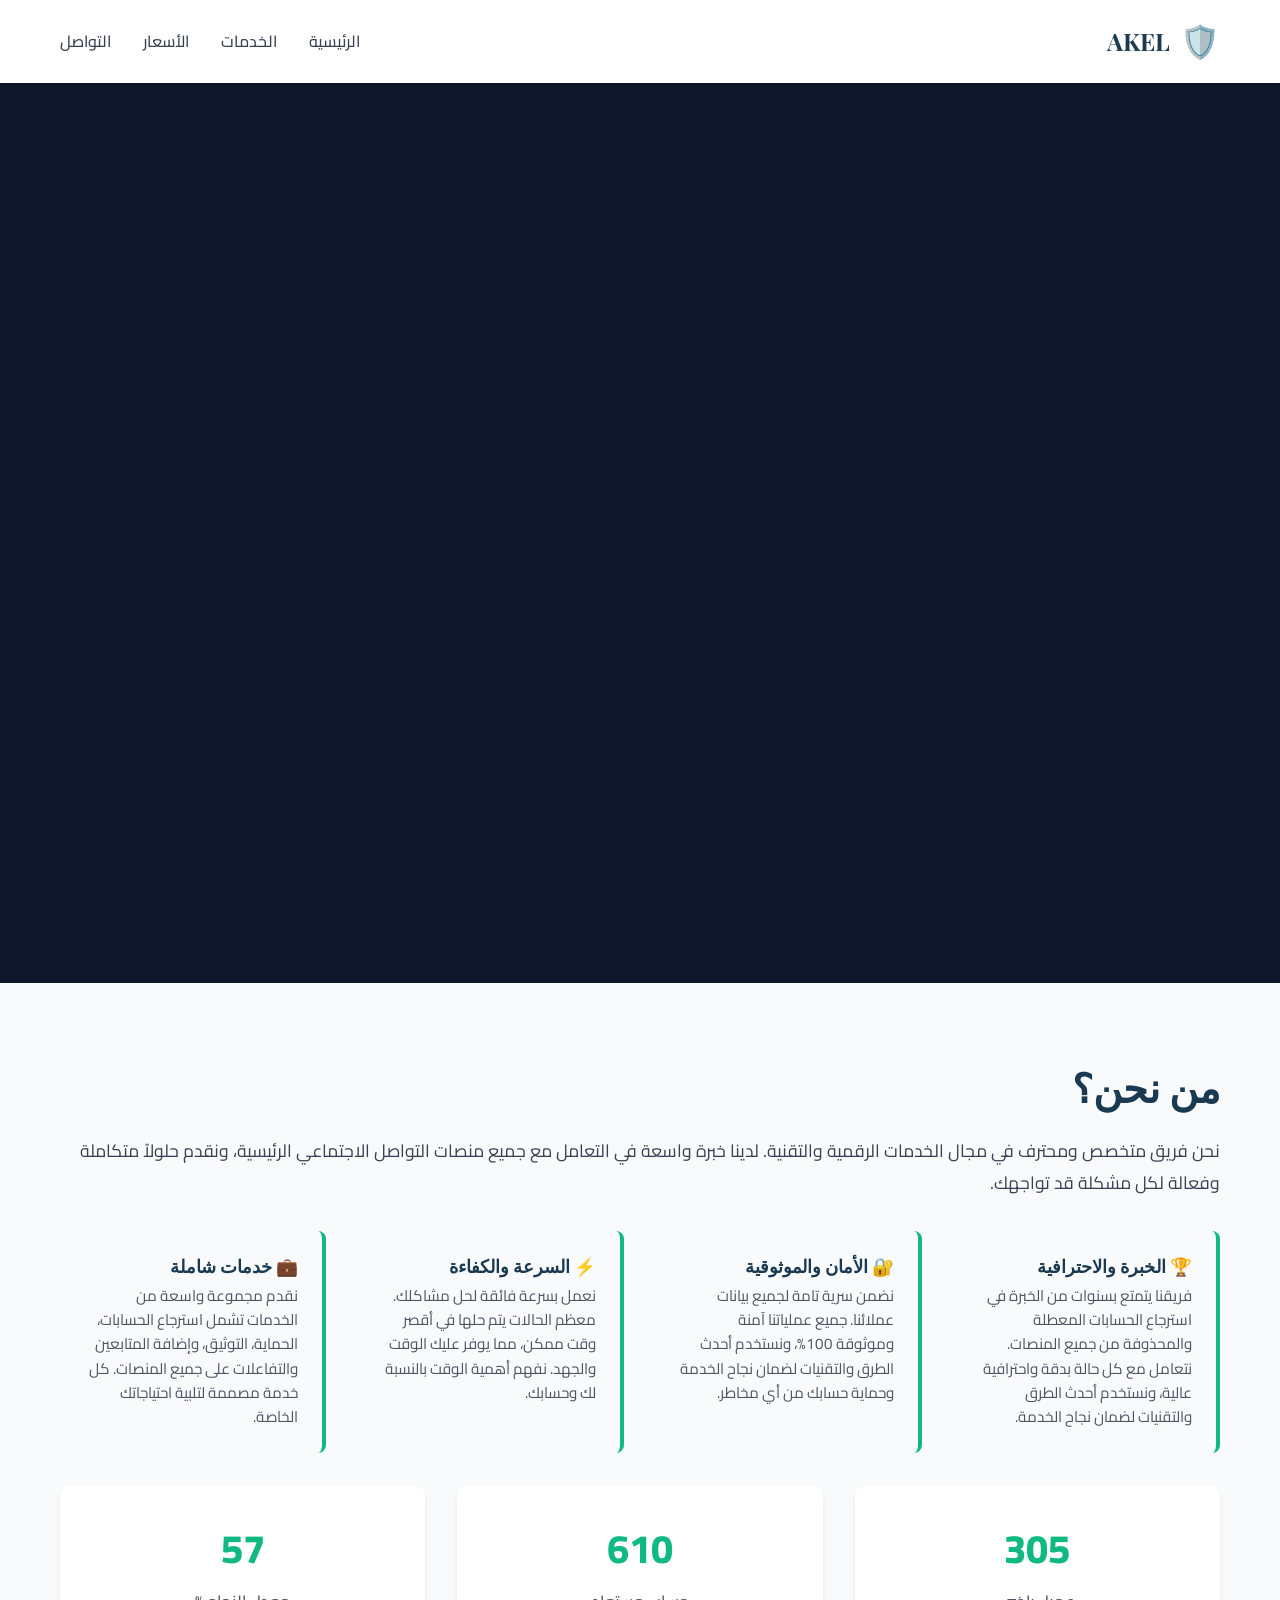
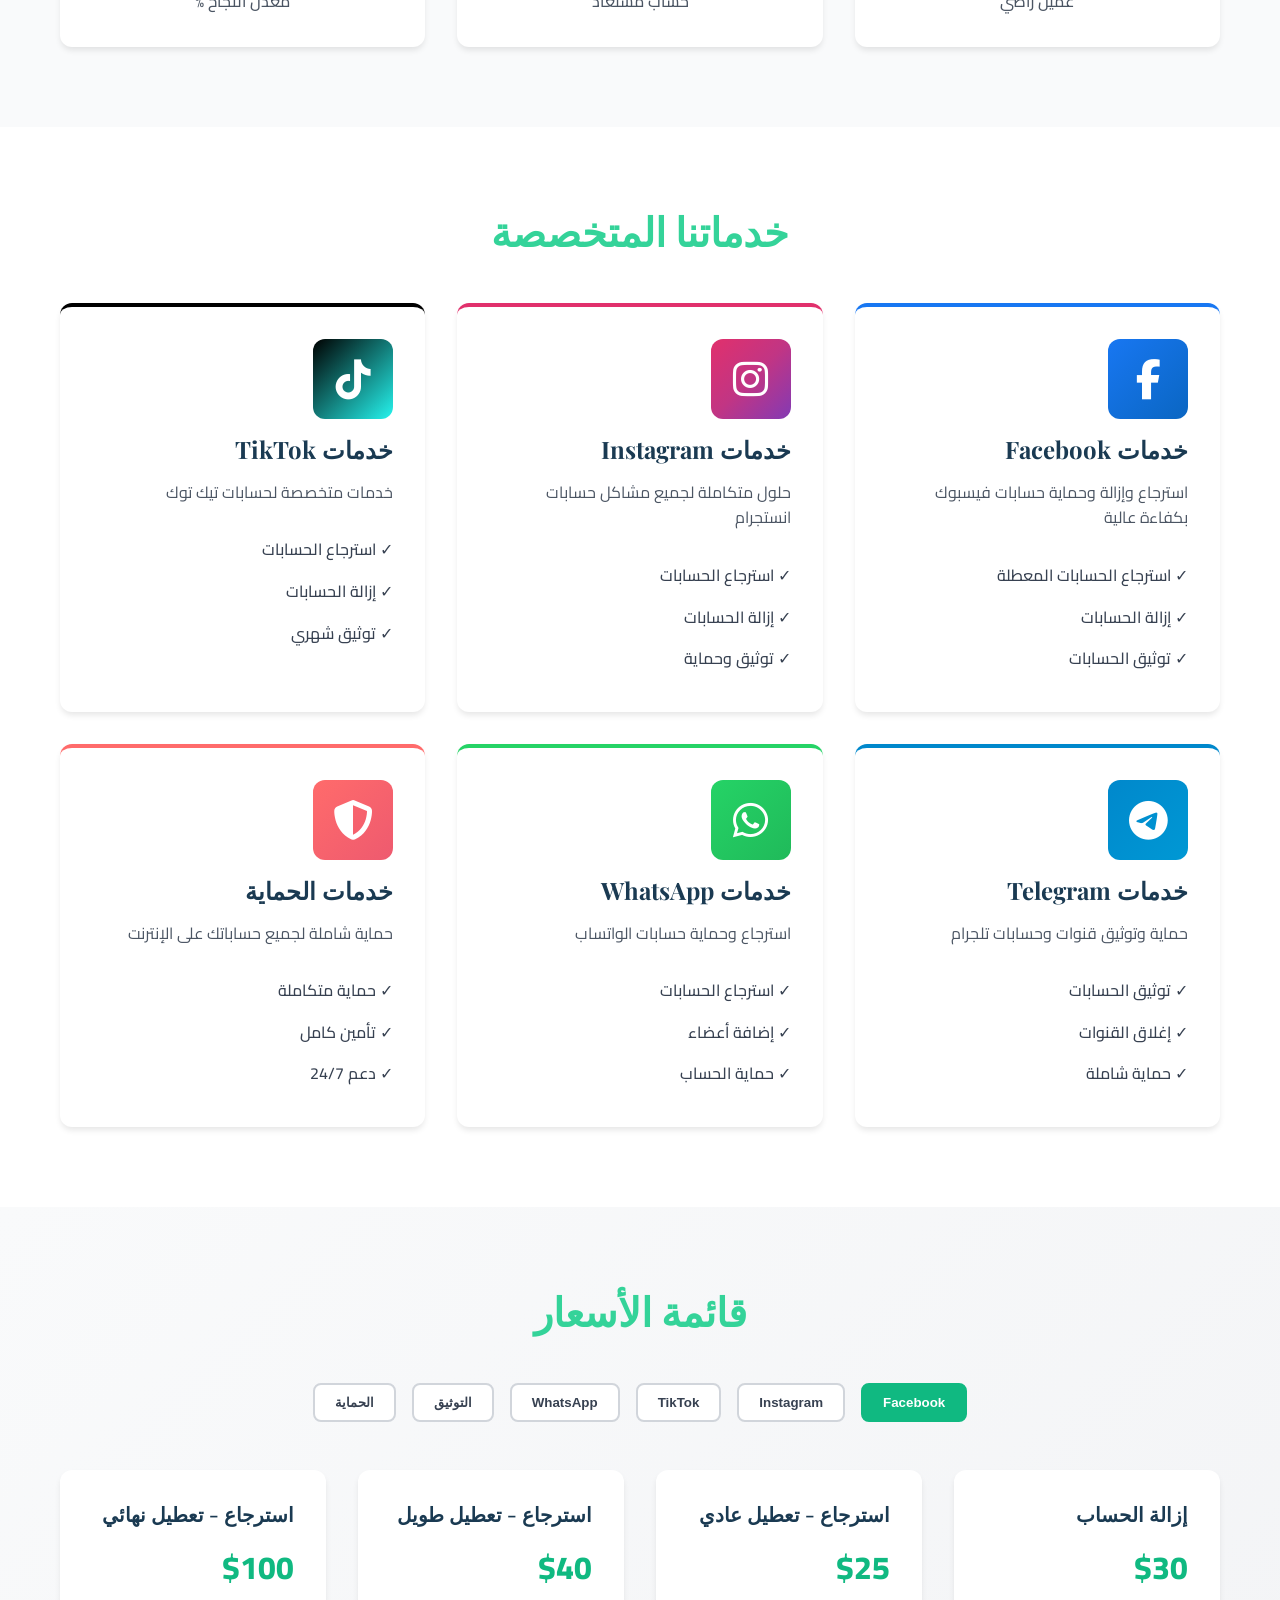
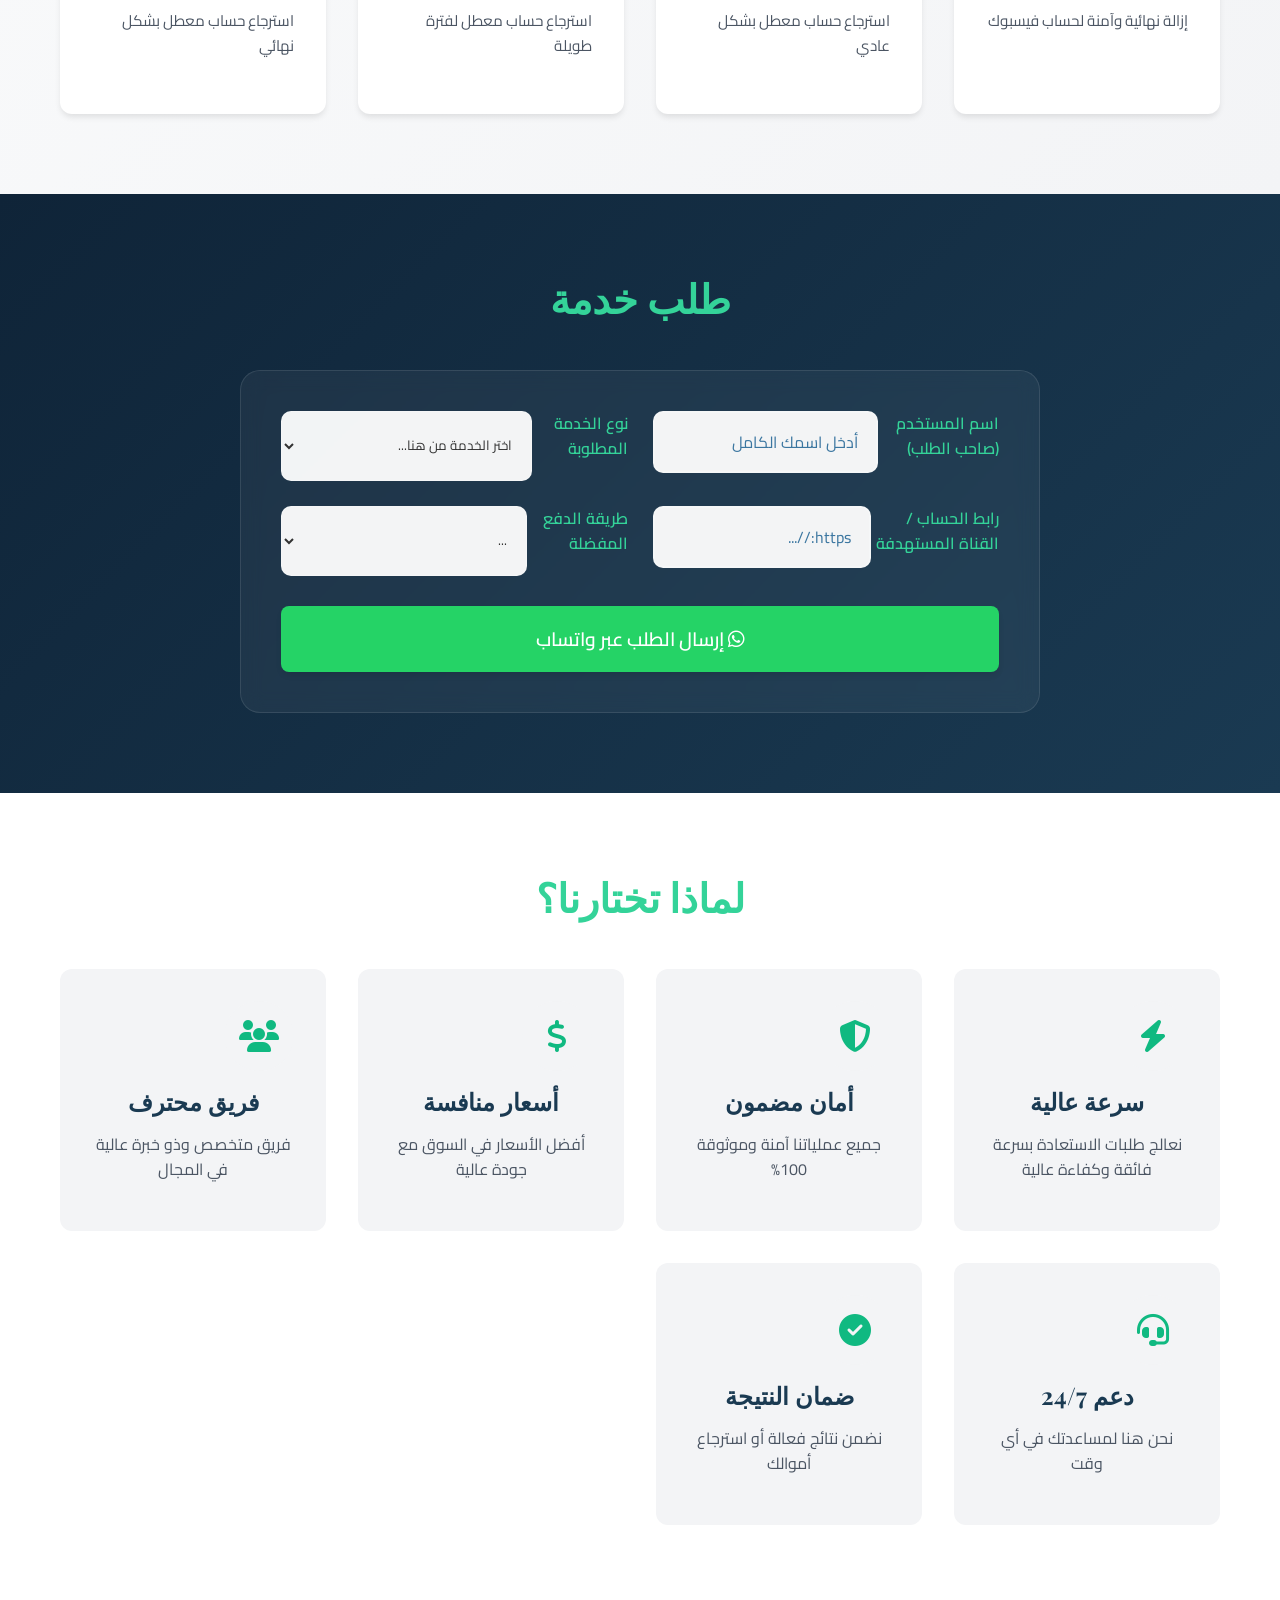
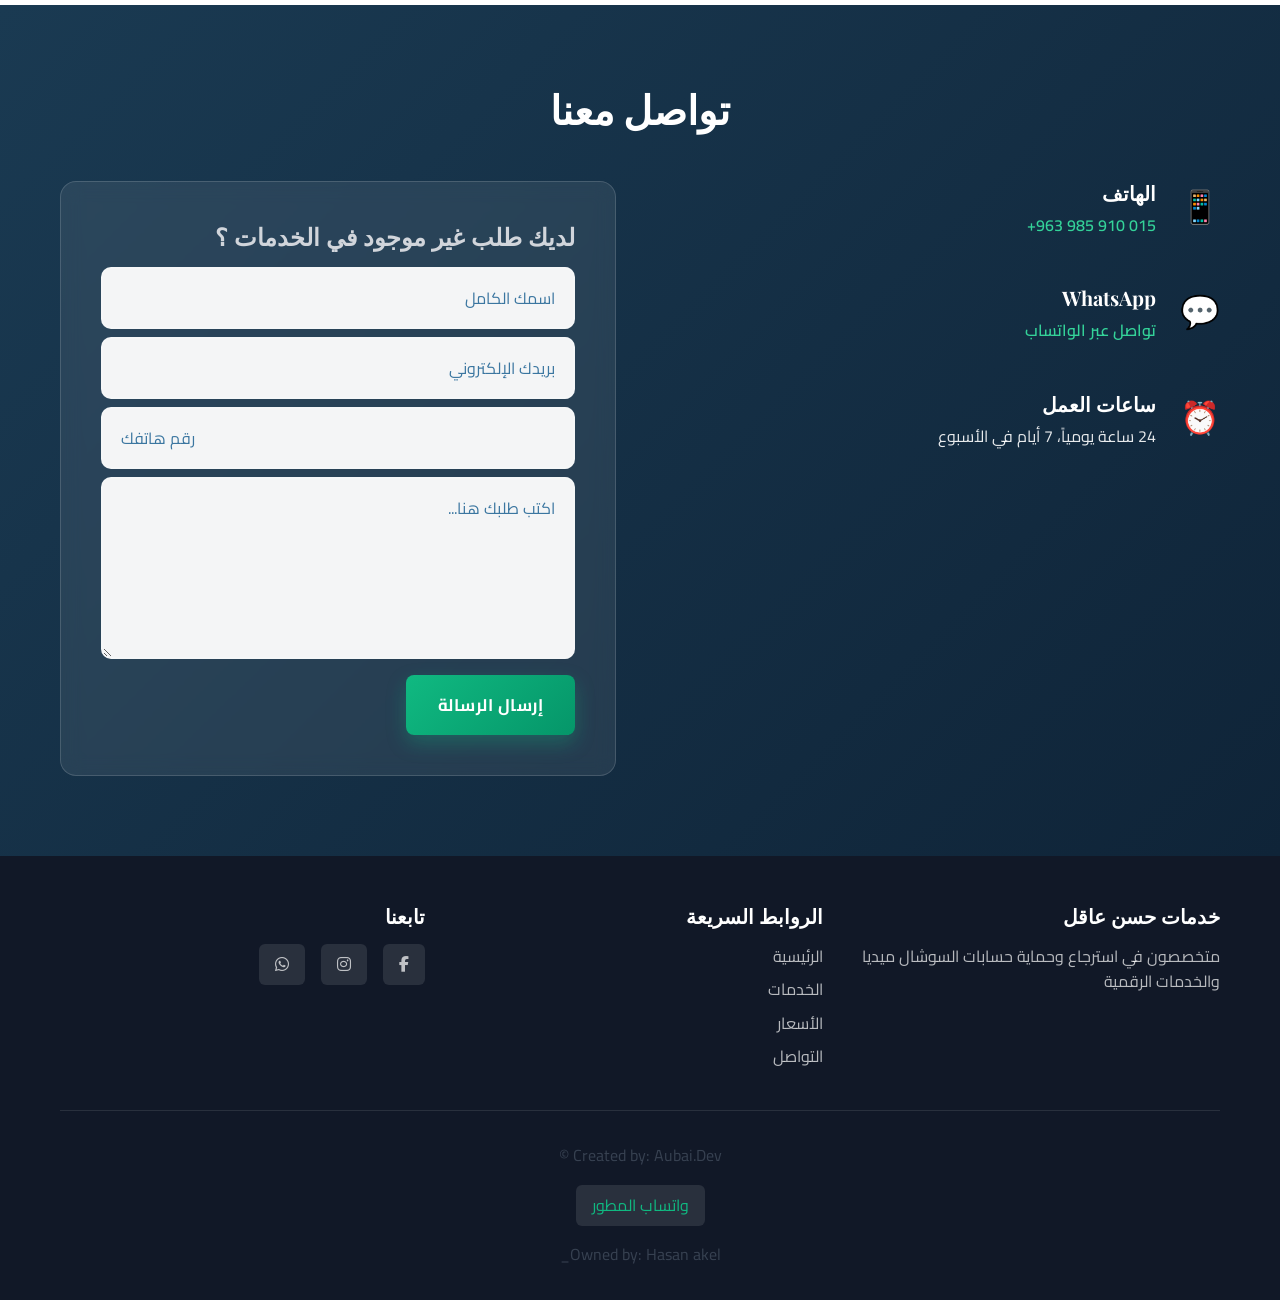
==== commit a7edc157: "index.html" ====
--- a/index.html
+++ b/index.html
@@ -16,7 +16,12 @@
       property="og:description"
       content="استرجاع وحماية حسابات السوشال ميديا بأمان واحترافية."
     />
-    <meta property="og:image" content="رابط_صورة_لوجو_موقعك.jpg" />
+    <meta property="og:site_name" content="Akel" />
+    <link
+      rel="icon"
+      type="image/png"
+      href="https://img.icons8.com/fluency/48/shield.png"
+    />
     <link rel="preconnect" href="https://fonts.googleapis.com" />
     <link rel="preconnect" href="https://fonts.gstatic.com" crossorigin />
     <link
@@ -646,6 +651,15 @@
         </div>
         <div class="footer-bottom">
           <p>Created by: Aubai.Dev &copy;</p>
+          <p>
+            <a
+              href="https://api.whatsapp.com/send?phone=963997008722"
+              class="social-link whatsapp-footer"
+              target="_blank"
+              aria-label="قناة حسن عاقل على واتس اب"
+              >واتساب المطور</a
+            >
+          </p>
           <p>Owned by: Hasan akel_</p>
         </div>
       </div>
--- a/styles.css
+++ b/styles.css
@@ -309,6 +309,7 @@
   z-index: 0;
 }
 
+
 .hero-buttons {
   display: flex;
   gap: 1rem;
@@ -369,17 +370,24 @@
 }
 
 /* للموبايل */
+/* للموبايل */
 @media (max-width: 768px) {
-  .hero-content {
-    grid-template-columns: 1fr;
-    padding: 2rem 0;
-    text-align: center;
-  }
-  .hero-image {
-    display: none;
-  }
-  .hero-buttons {
-    justify-content: center;
+  .hero {
+    position: relative;
+    min-height: 50vh;
+    display: flex;
+    align-items: center;
+    overflow: hidden;
+    background-color: #0f172a;
+  }
+  .hero-video {
+    position: absolute;
+    top: 0;
+    left: 0;
+    width: 100%;
+    height: 100%;
+    object-fit: contain;
+    z-index: 0;
   }
 }
 /* ===================================
@@ -1350,19 +1358,6 @@
     border-bottom: 1px solid var(--gray-100);
   }
 
-  .hero-content {
-    grid-template-columns: 1fr;
-    padding: 2rem 0;
-  }
-
-  .hero-image {
-    display: none;
-  }
-
-  .hero-buttons {
-    flex-direction: column;
-  }
-
   .btn {
     width: 100%;
   }
@@ -1397,9 +1392,6 @@
     font-size: 1.5rem;
   }
 
-  .hero-buttons {
-    flex-direction: column;
-  }
 
   .stats {
     grid-template-columns: 1fr;
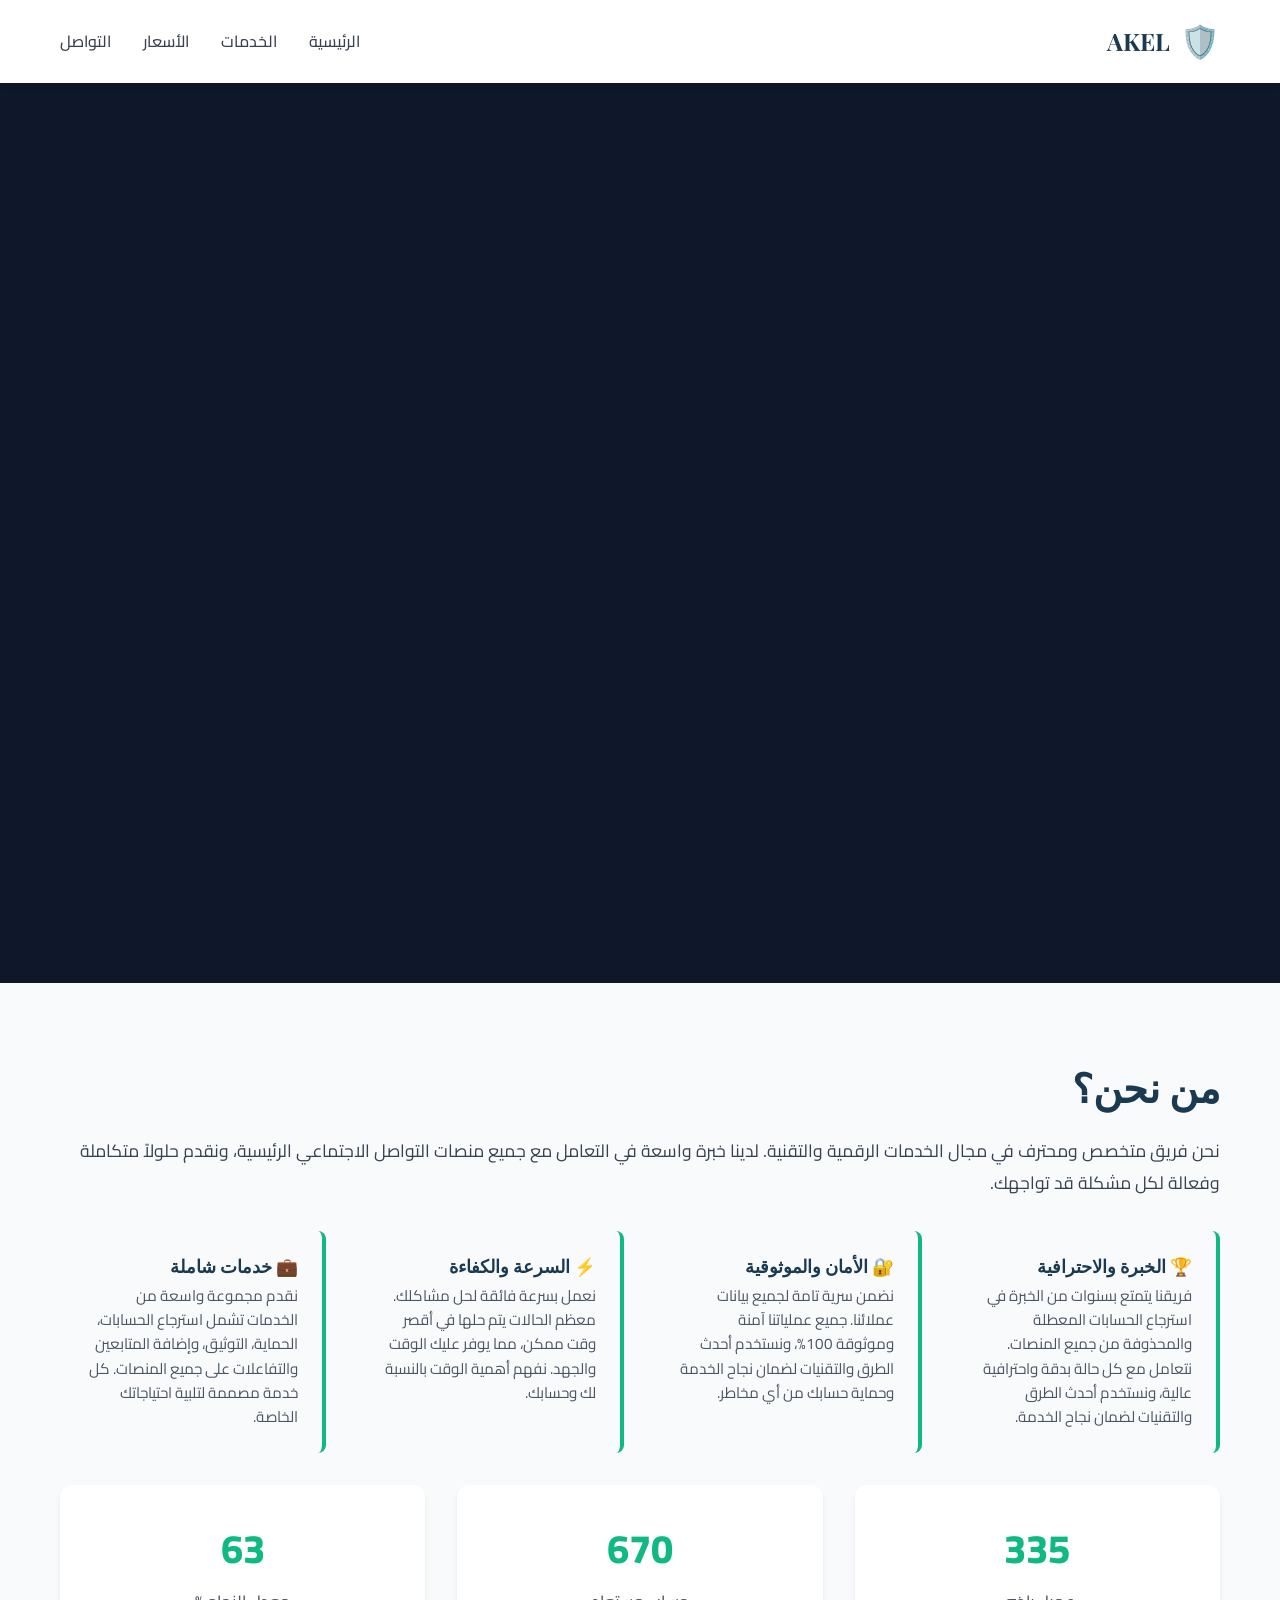
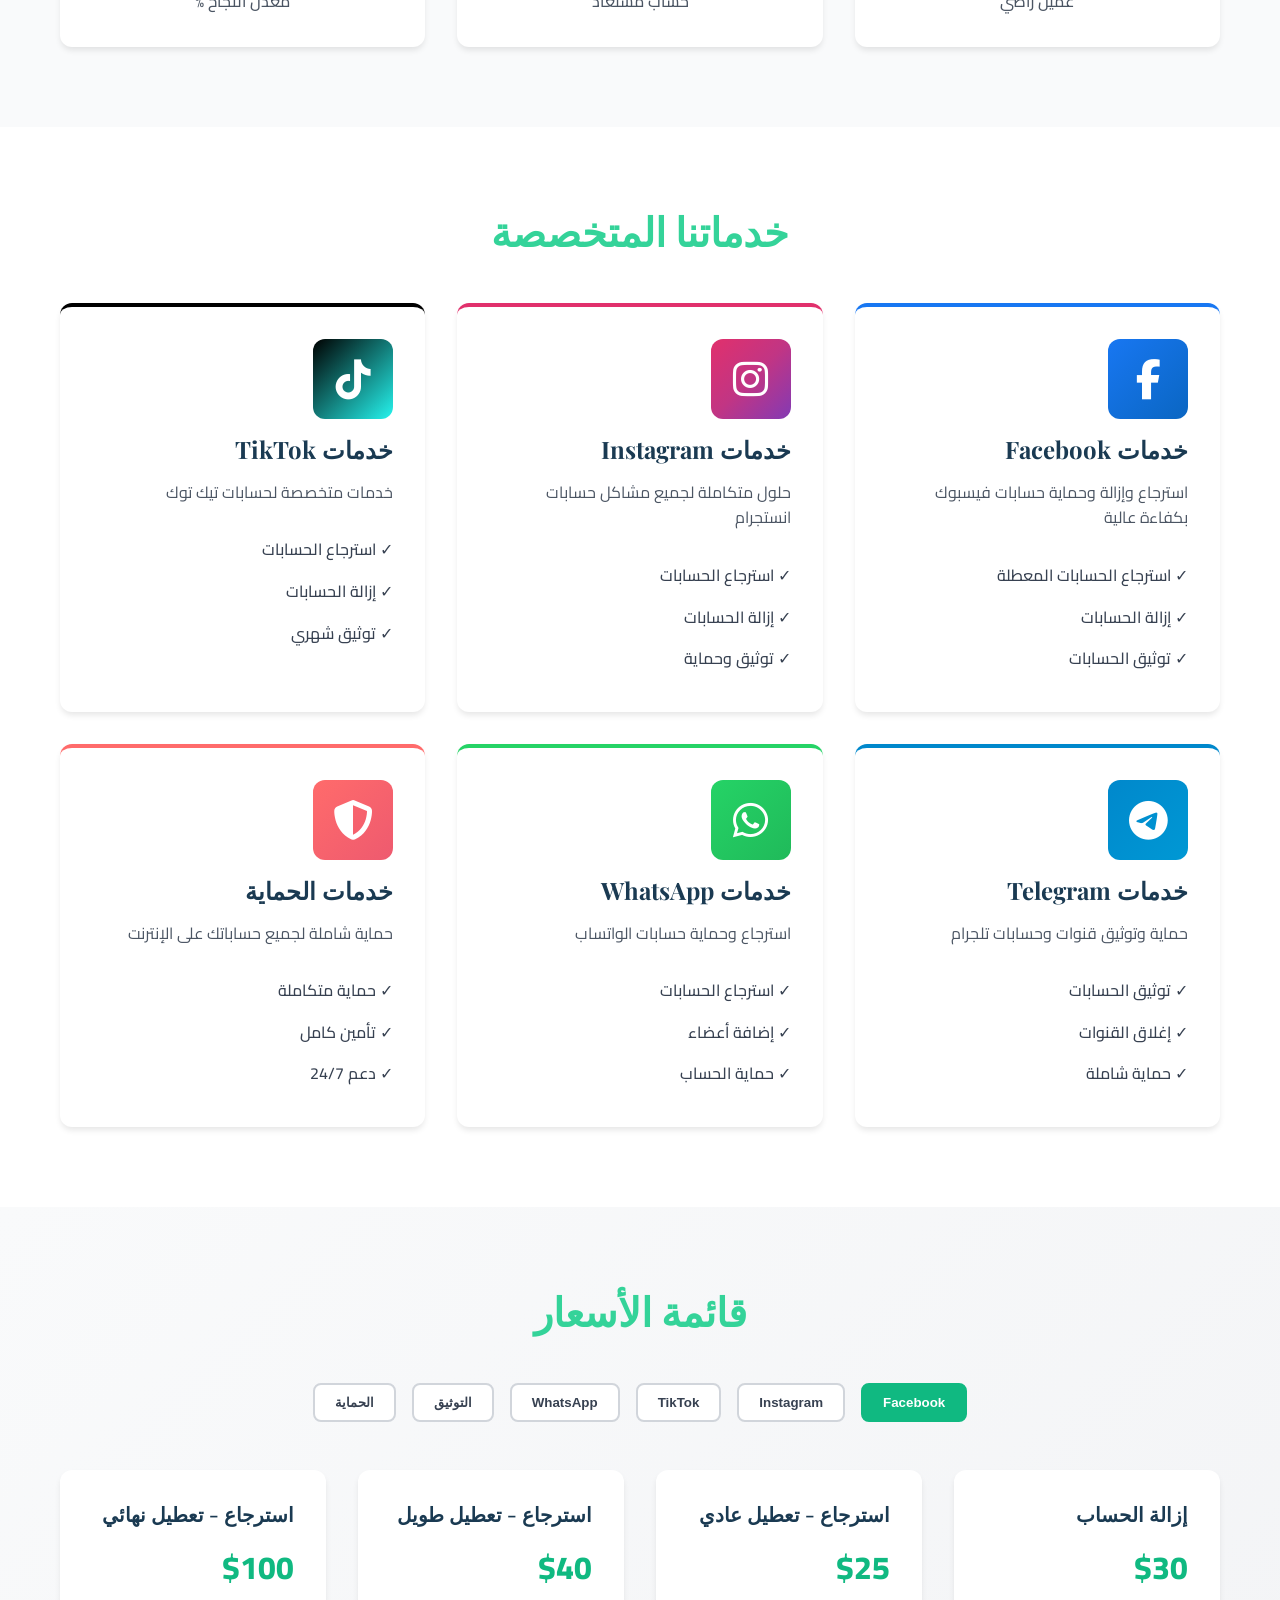
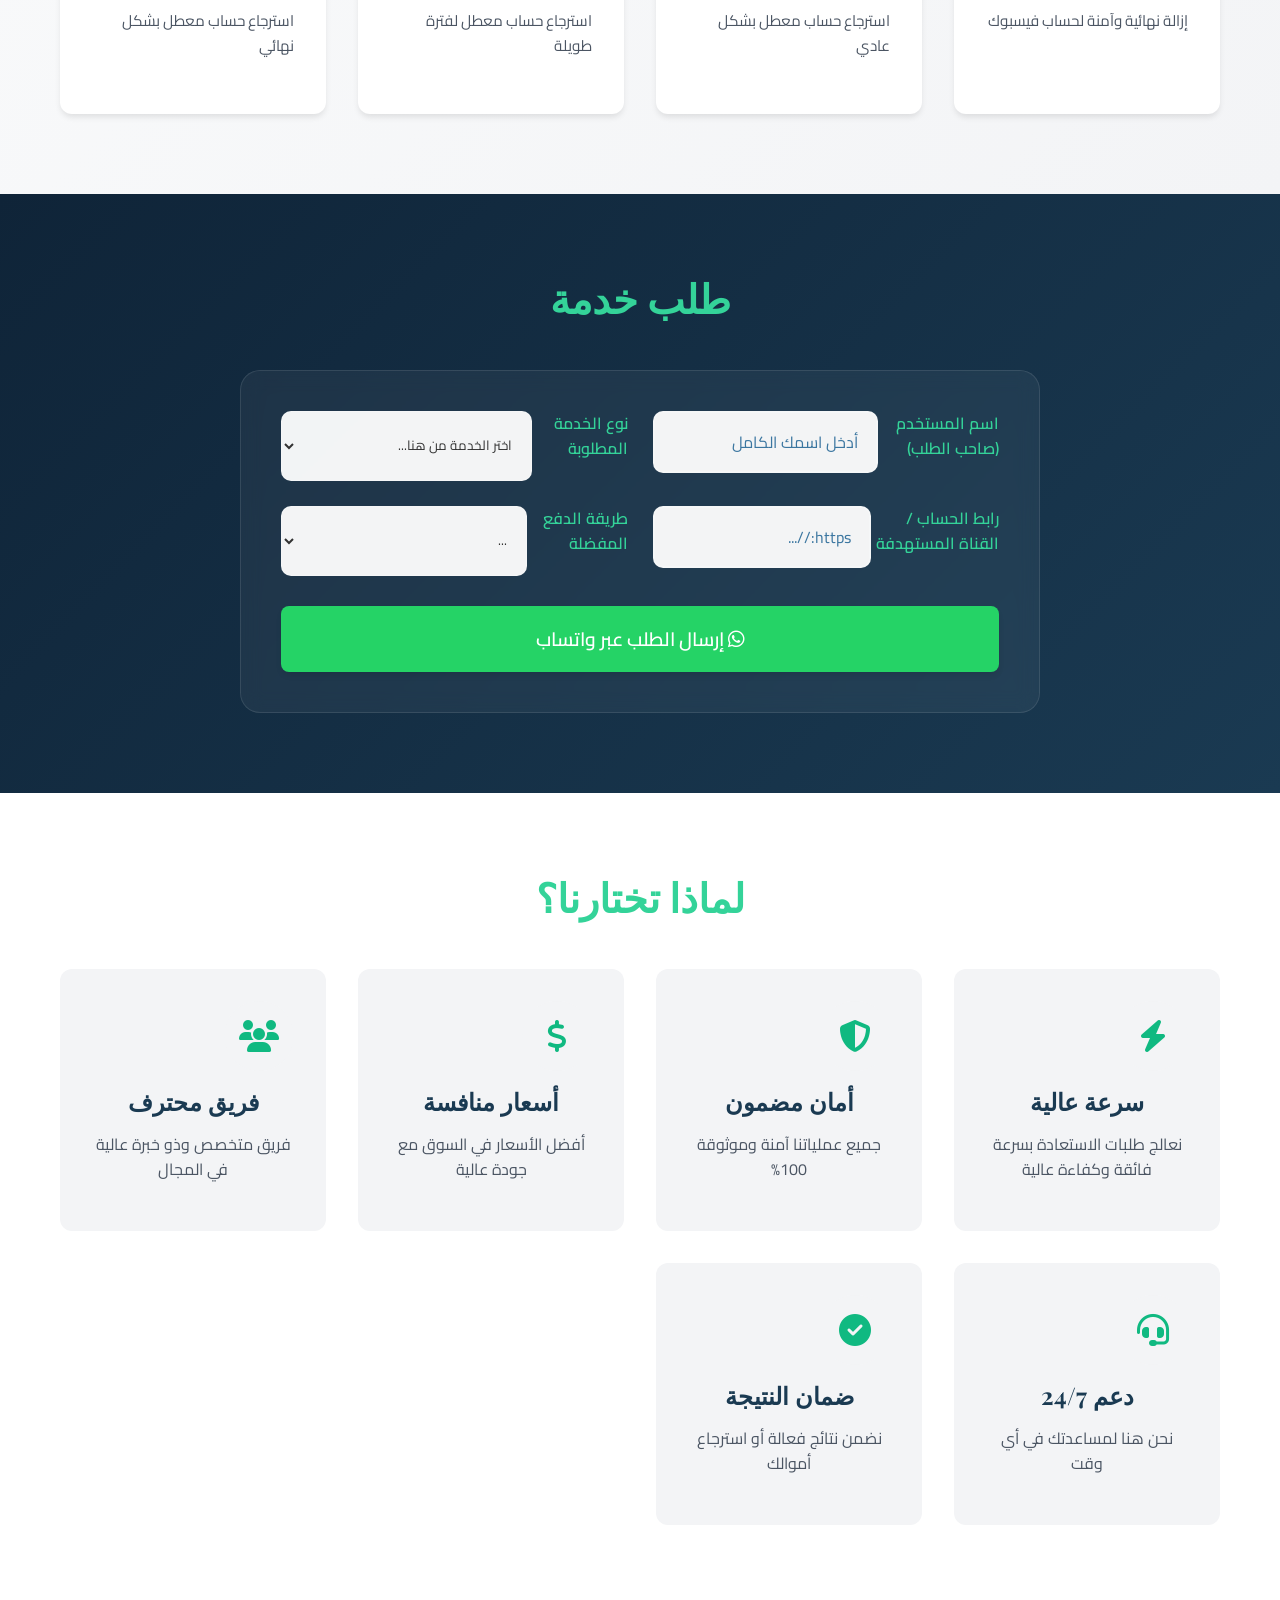
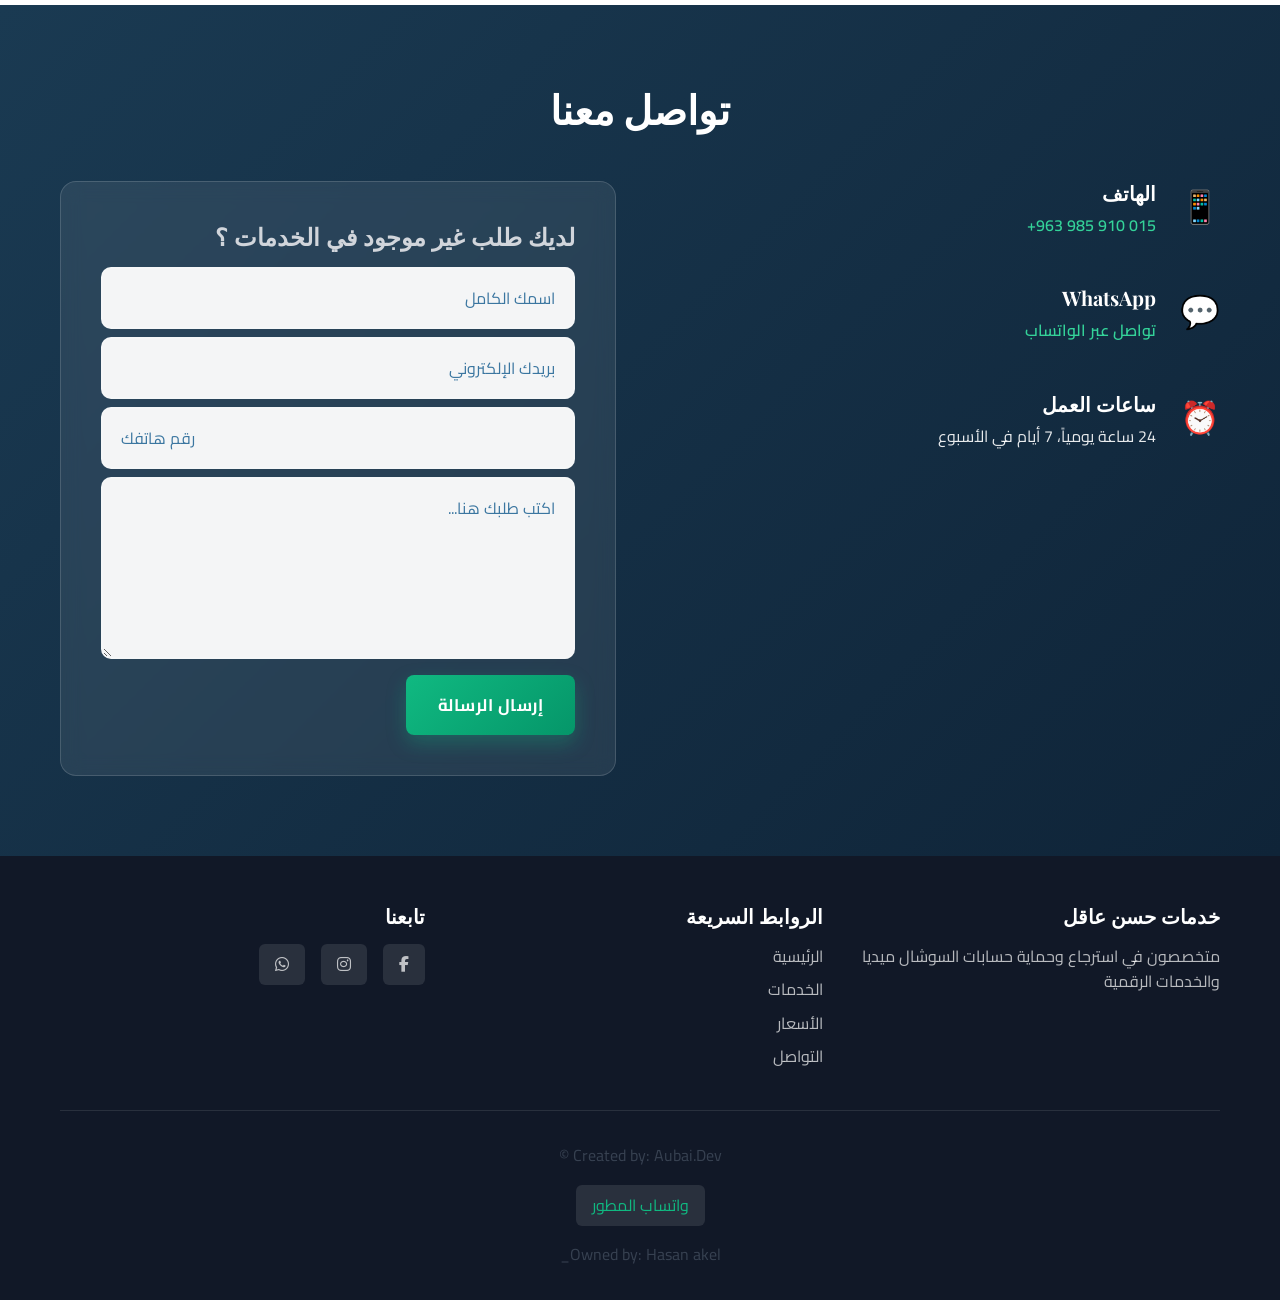
==== commit 3fdf7e66: "index.html" ====
--- a/index.html
+++ b/index.html
@@ -10,7 +10,7 @@
     />
     <!-- Open Graph / Facebook -->
     <meta property="og:type" content="website" />
-    <meta property="og:url" content="https://yourdomain.com/" />
+    <meta property="og:url" content="https://hasanakel.vercel.app" />
     <meta property="og:title" content="خدمات حسن عاقل الرقمية" />
     <meta
       property="og:description"
@@ -33,10 +33,7 @@
       rel="stylesheet"
       href="https://cdnjs.cloudflare.com/ajax/libs/font-awesome/6.4.0/css/all.min.css"
     />
-    <link
-      rel="icon"
-      href="data:image/svg+xml,<svg xmlns=%22http://www.w3.org/2000/svg%22 viewBox=%220 0 100 100%22><text y=%22.9em%22 font-size=%2290%22>🛡️</text></svg>"
-    />
+    
     <link rel="stylesheet" href="styles.css" />
   </head>
   <body>
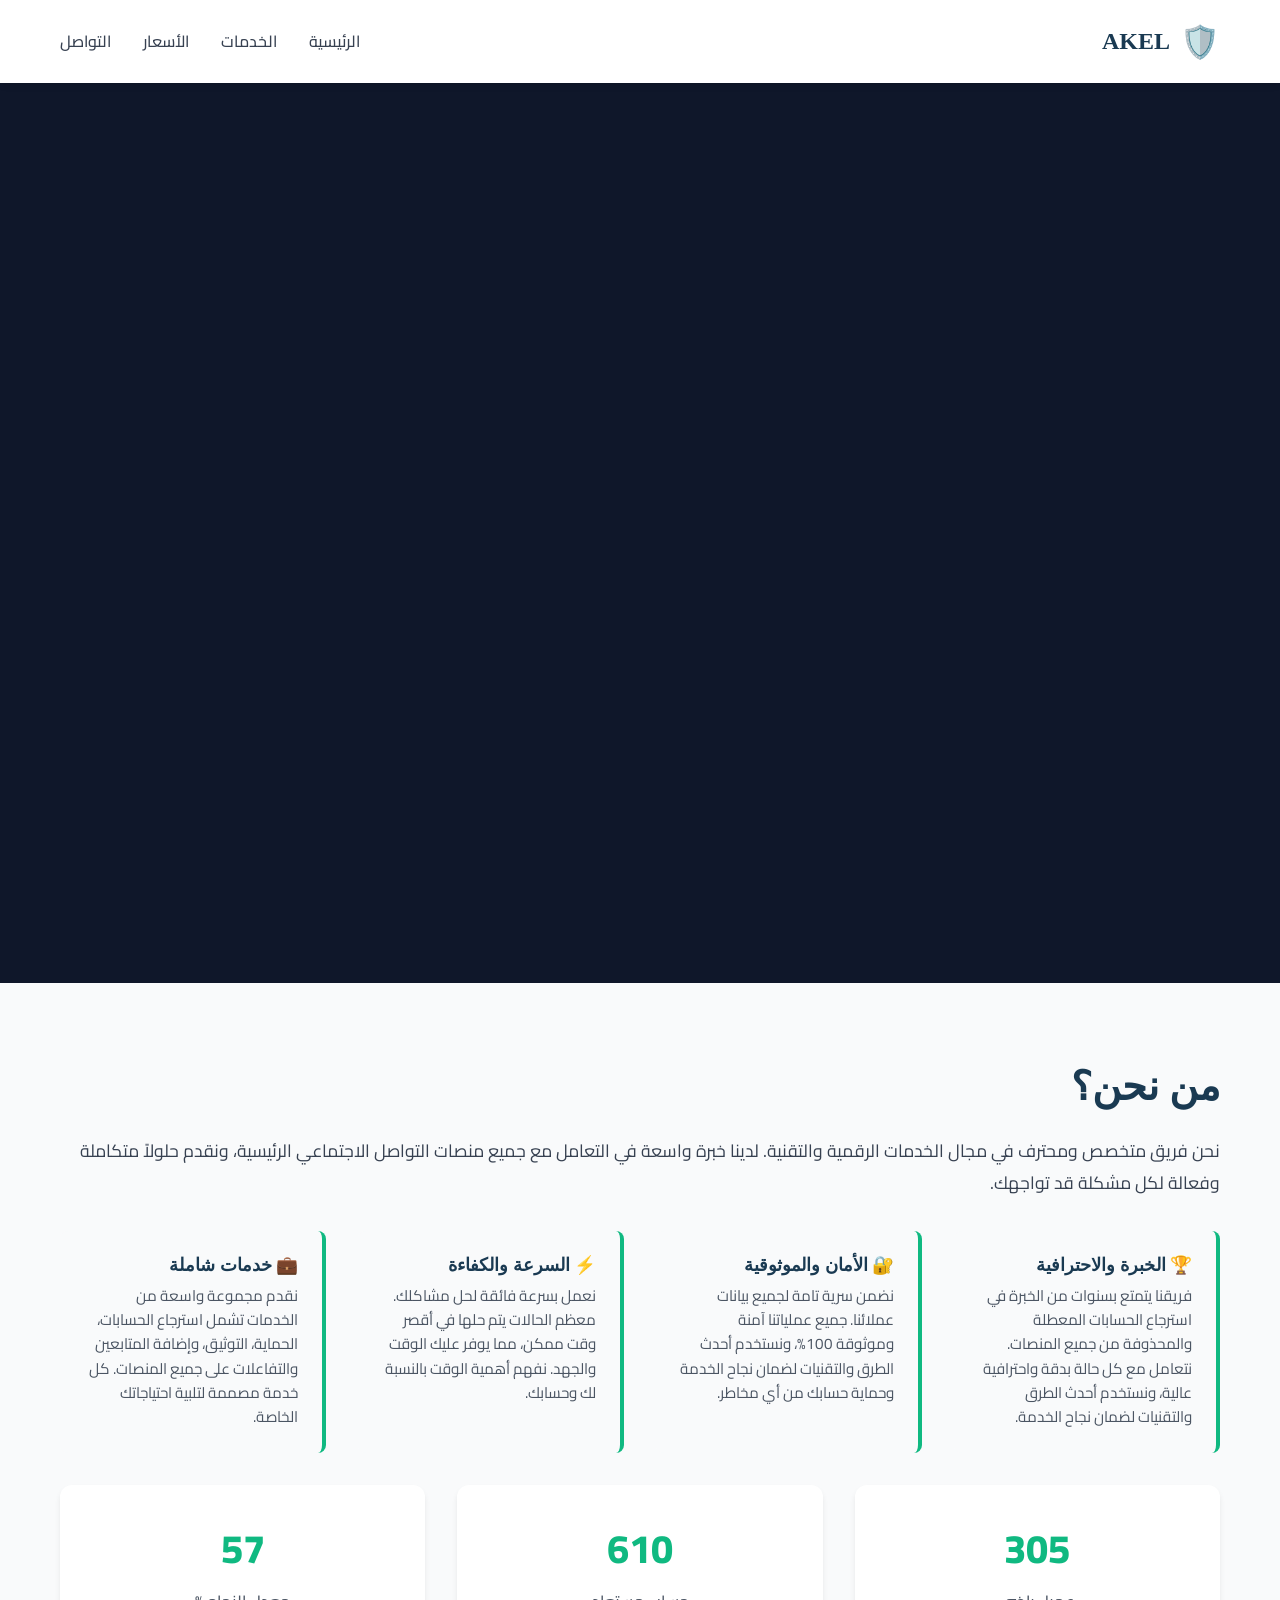
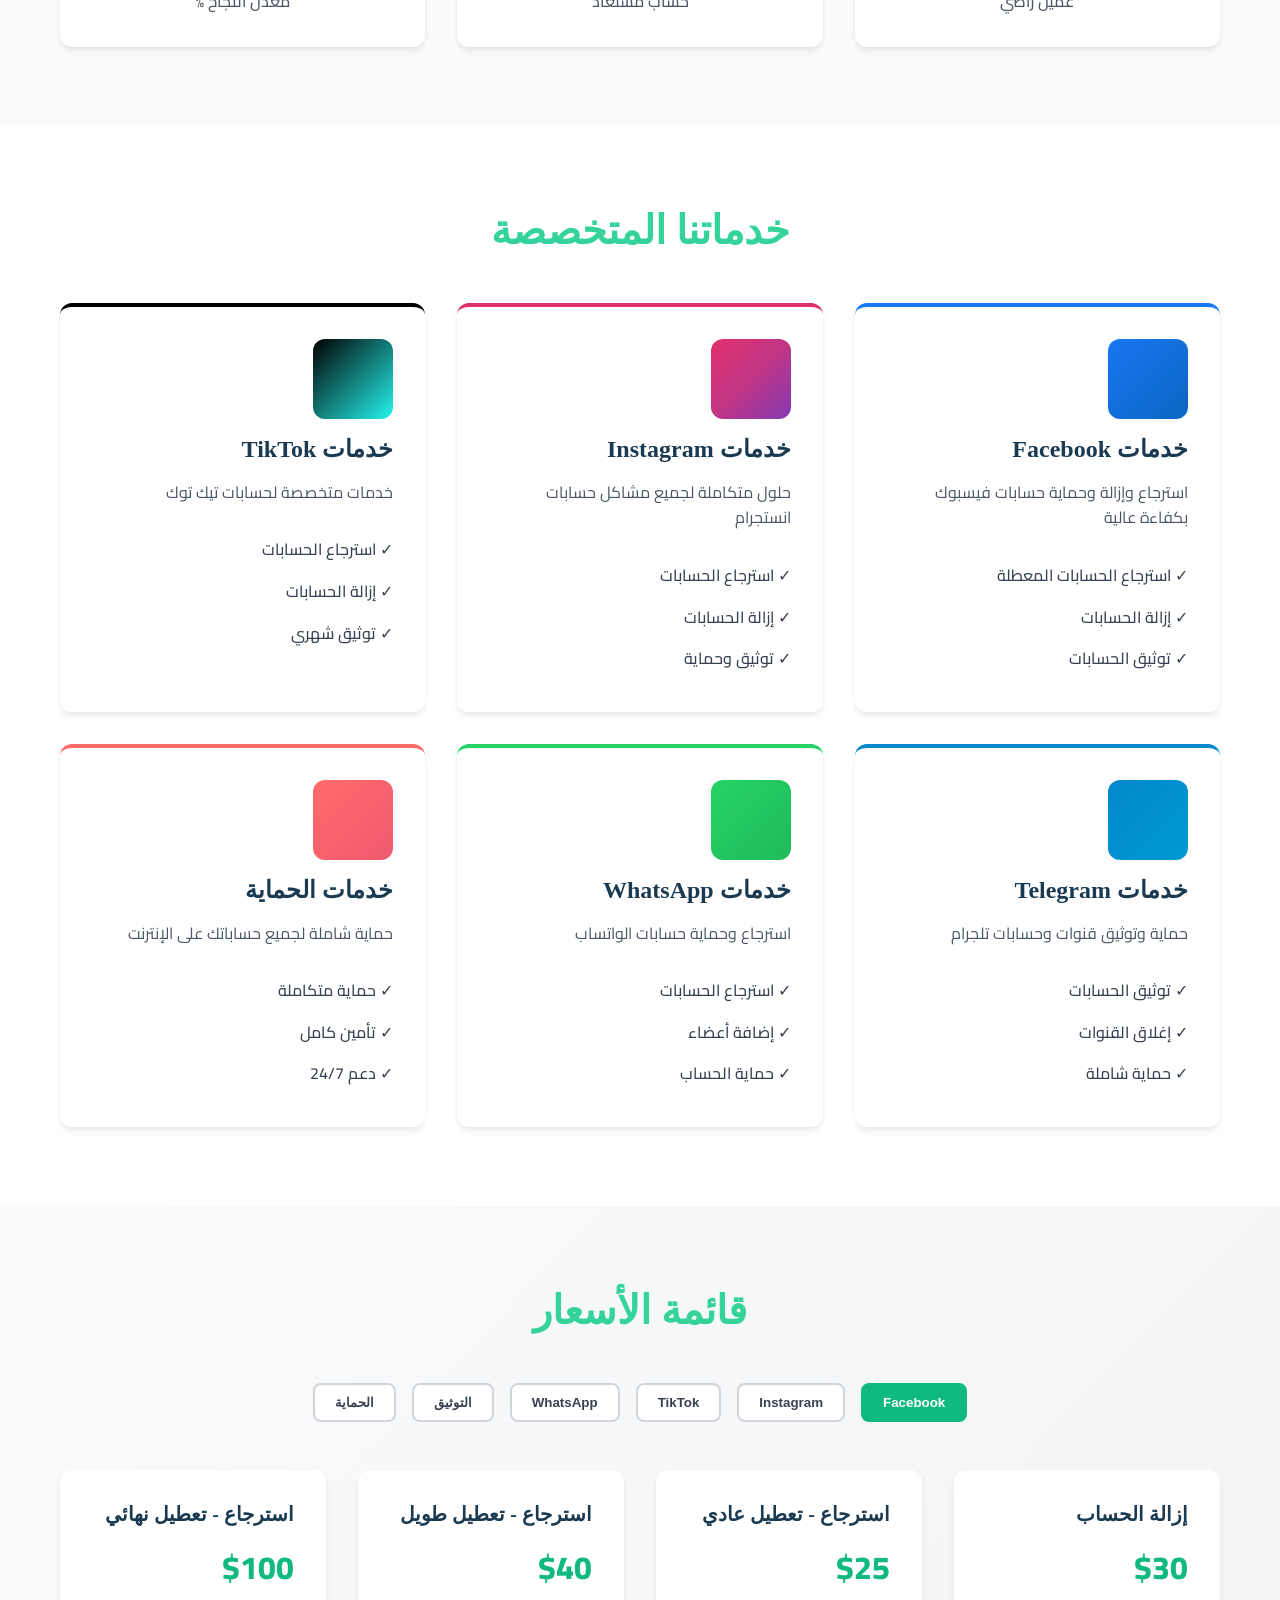
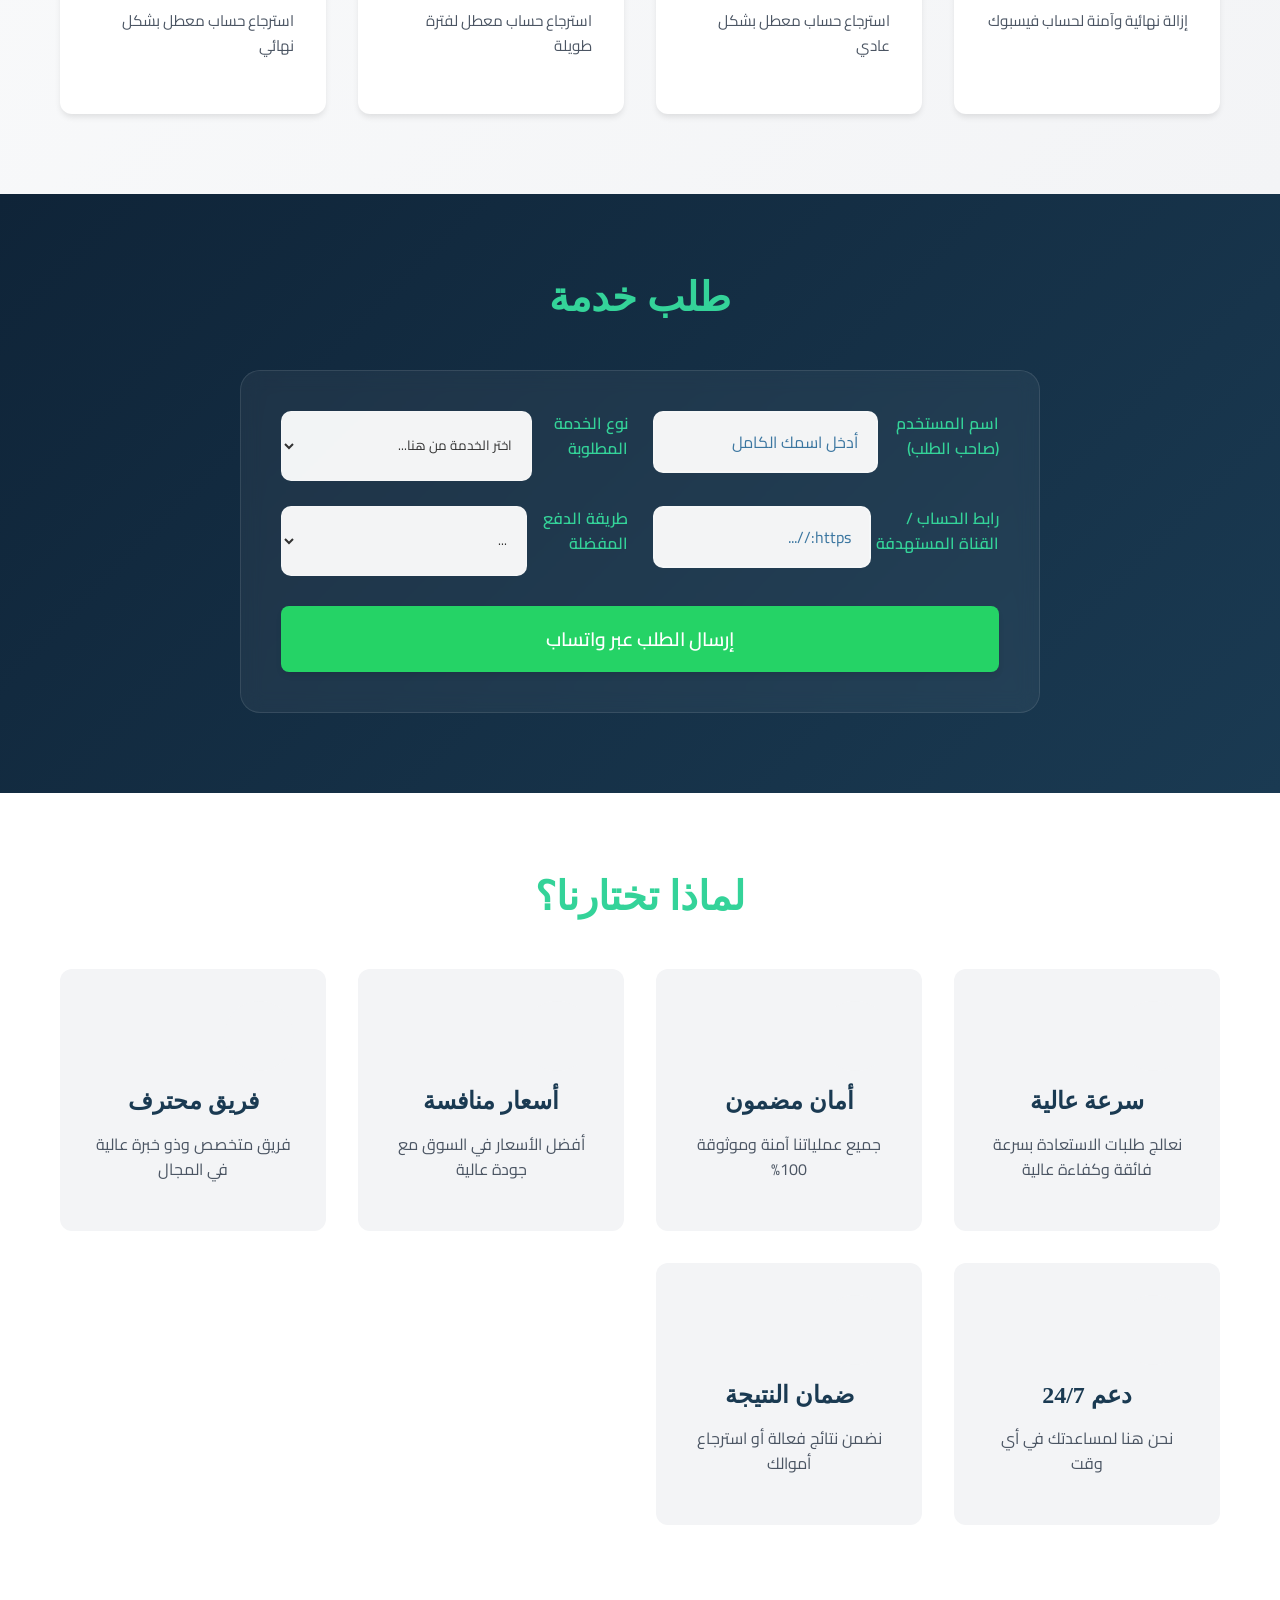
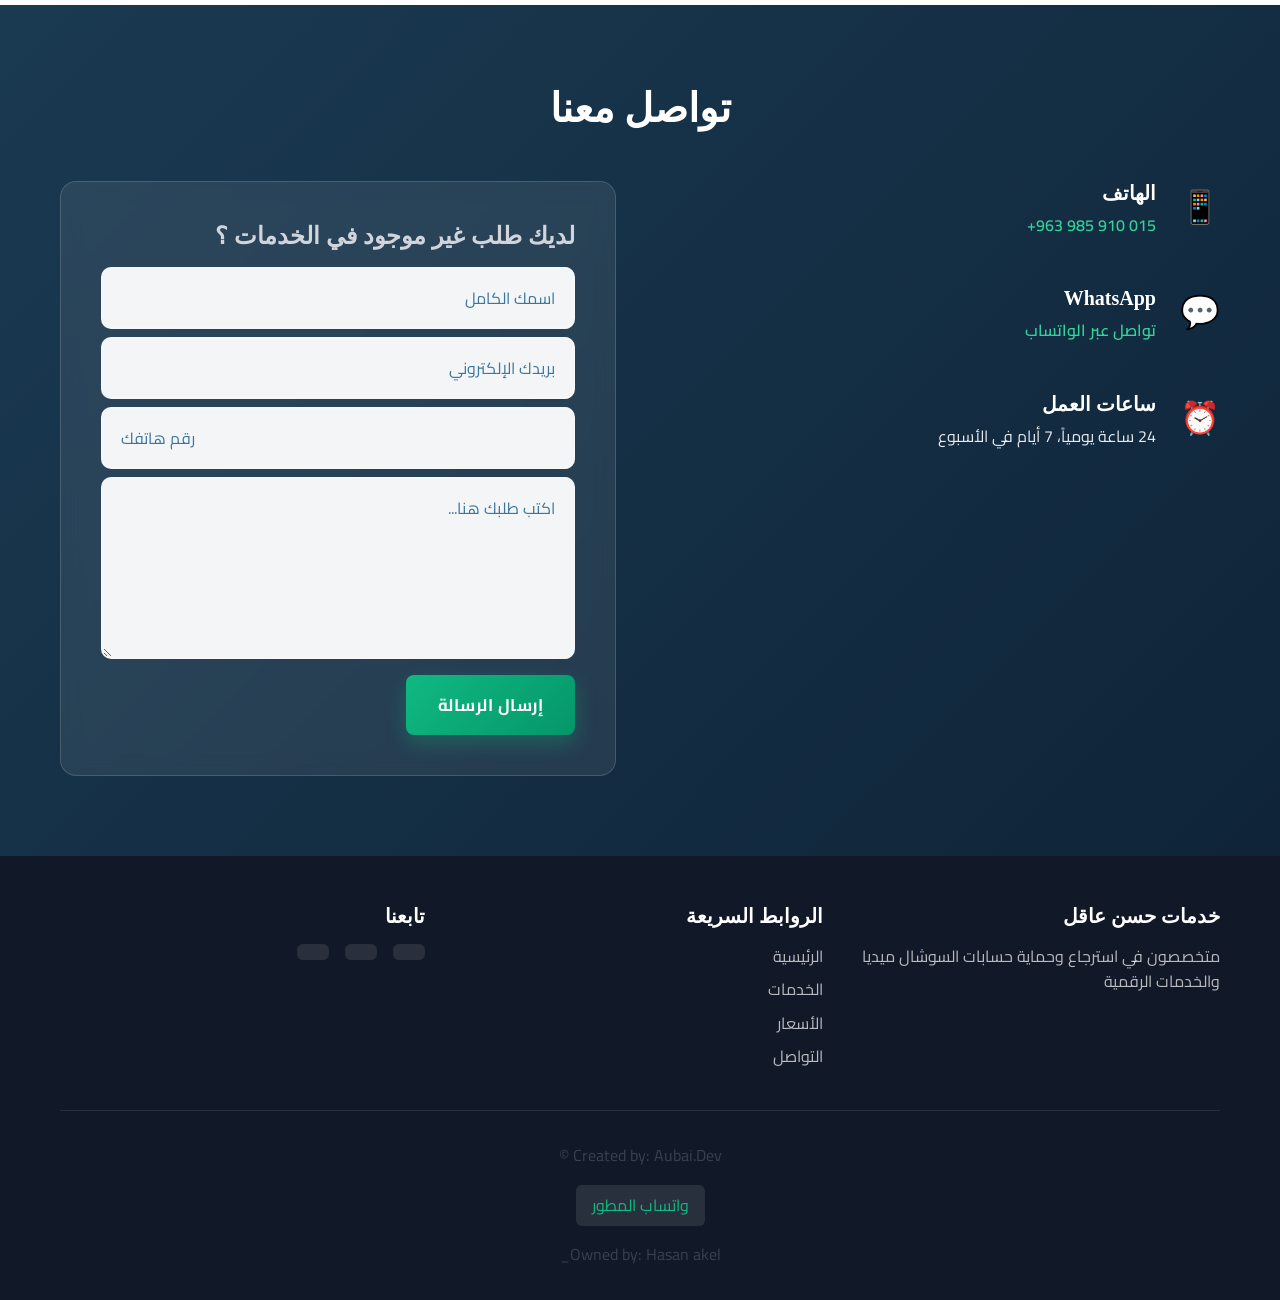
==== commit f57650f7: "index.html" ====
--- a/index.html
+++ b/index.html
@@ -1,41 +1,55 @@
 <!DOCTYPE html>
 <html lang="ar" dir="rtl">
-  <head>
-    <meta charset="UTF-8" />
-    <meta name="viewport" content="width=device-width, initial-scale=1.0" />
-    <title>خدمات حسن عاقل الرقمية - استرجاع وحماية الحسابات</title>
-    <meta
-      name="description"
-      content="خدمات متخصصة في استرجاع وحماية حسابات السوشال ميديا والخدمات الرقمية"
-    />
-    <!-- Open Graph / Facebook -->
-    <meta property="og:type" content="website" />
-    <meta property="og:url" content="https://hasanakel.vercel.app" />
-    <meta property="og:title" content="خدمات حسن عاقل الرقمية" />
-    <meta
-      property="og:description"
-      content="استرجاع وحماية حسابات السوشال ميديا بأمان واحترافية."
-    />
-    <meta property="og:site_name" content="Akel" />
-    <link
-      rel="icon"
-      type="image/png"
-      href="https://img.icons8.com/fluency/48/shield.png"
-    />
-    <link rel="preconnect" href="https://fonts.googleapis.com" />
-    <link rel="preconnect" href="https://fonts.gstatic.com" crossorigin />
-    <link
-      href="https://fonts.googleapis.com/css2?family=Cairo:wght@400;800&family=Playfair+Display:wght@700;800&display=swap"
-      rel="stylesheet"
-      rel="preload"
-    />
-    <link
-      rel="stylesheet"
-      href="https://cdnjs.cloudflare.com/ajax/libs/font-awesome/6.4.0/css/all.min.css"
-    />
-    
-    <link rel="stylesheet" href="styles.css" />
-  </head>
+ <head>
+  <meta charset="UTF-8" />
+  <meta name="viewport" content="width=device-width, initial-scale=1.0" />
+
+  <!-- Page Title -->
+  <title>خدمات حسن عاقل الرقمية - استرجاع وحماية الحسابات</title>
+
+  <!-- Basic SEO -->
+  <meta
+    name="description"
+    content="خدمات متخصصة في استرجاع وحماية حسابات السوشال ميديا والخدمات الرقمية"
+  />
+  <meta name="application-name" content="Hasan Akel" />
+  <meta name="apple-mobile-web-app-title" content="Hasan Akel" />
+
+  <!-- Open Graph / Social Preview -->
+  <meta property="og:type" content="website" />
+  <meta property="og:url" content="https://hasanakel.vercel.app" />
+  <meta property="og:title" content="خدمات حسن عاقل الرقمية" />
+  <meta
+    property="og:description"
+    content="استرجاع وحماية حسابات السوشال ميديا بأمان واحترافية."
+  />
+  <meta property="og:image" content="preview.png" />
+  <meta property="og:site_name" content="Hasan Akel" />
+
+  <!-- Favicon -->
+  <link rel="icon" type="image/png" href="favicon.png" />
+
+  <!-- Structured Data (Google) -->
+  <script type="application/ld+json">
+  {
+    "@context": "https://schema.org",
+    "@type": "WebSite",
+    "name": "Hasan Akel",
+    "url": "https://hasanakel.vercel.app"
+  }
+  </script>
+
+  <!-- Fonts -->
+  <link rel="preconnect" href="https://fonts.googleapis.com" />
+  <link rel="preconnect" href="https://fonts.gstatic.com" crossorigin />
+  <link
+    href="https://fonts.googleapis.com/css2?family=Cairo:wght@400;800&display=swap"
+    rel="stylesheet"
+  />
+
+  <!-- CSS -->
+  <link rel="stylesheet" href="styles.css" />
+ </head>
   <body>
     <!-- Navigation Bar -->
     <nav class="navbar">
